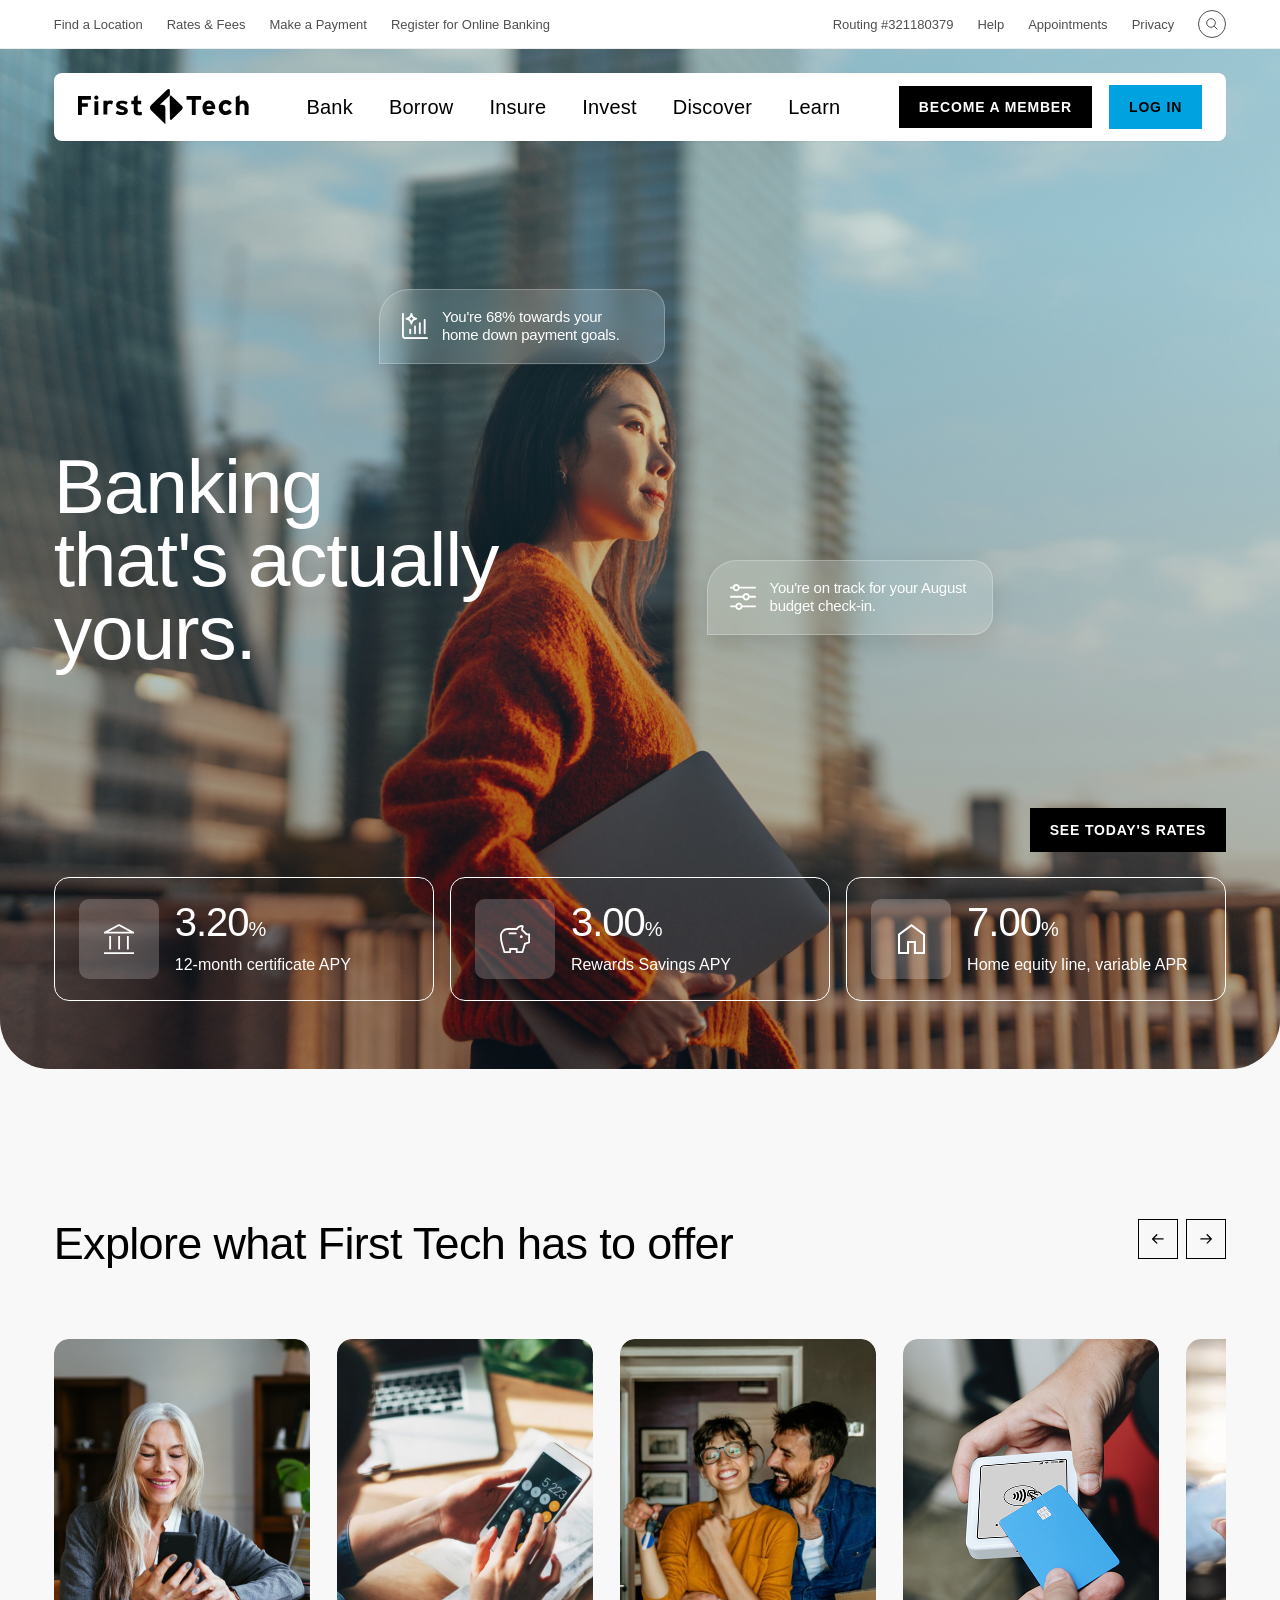
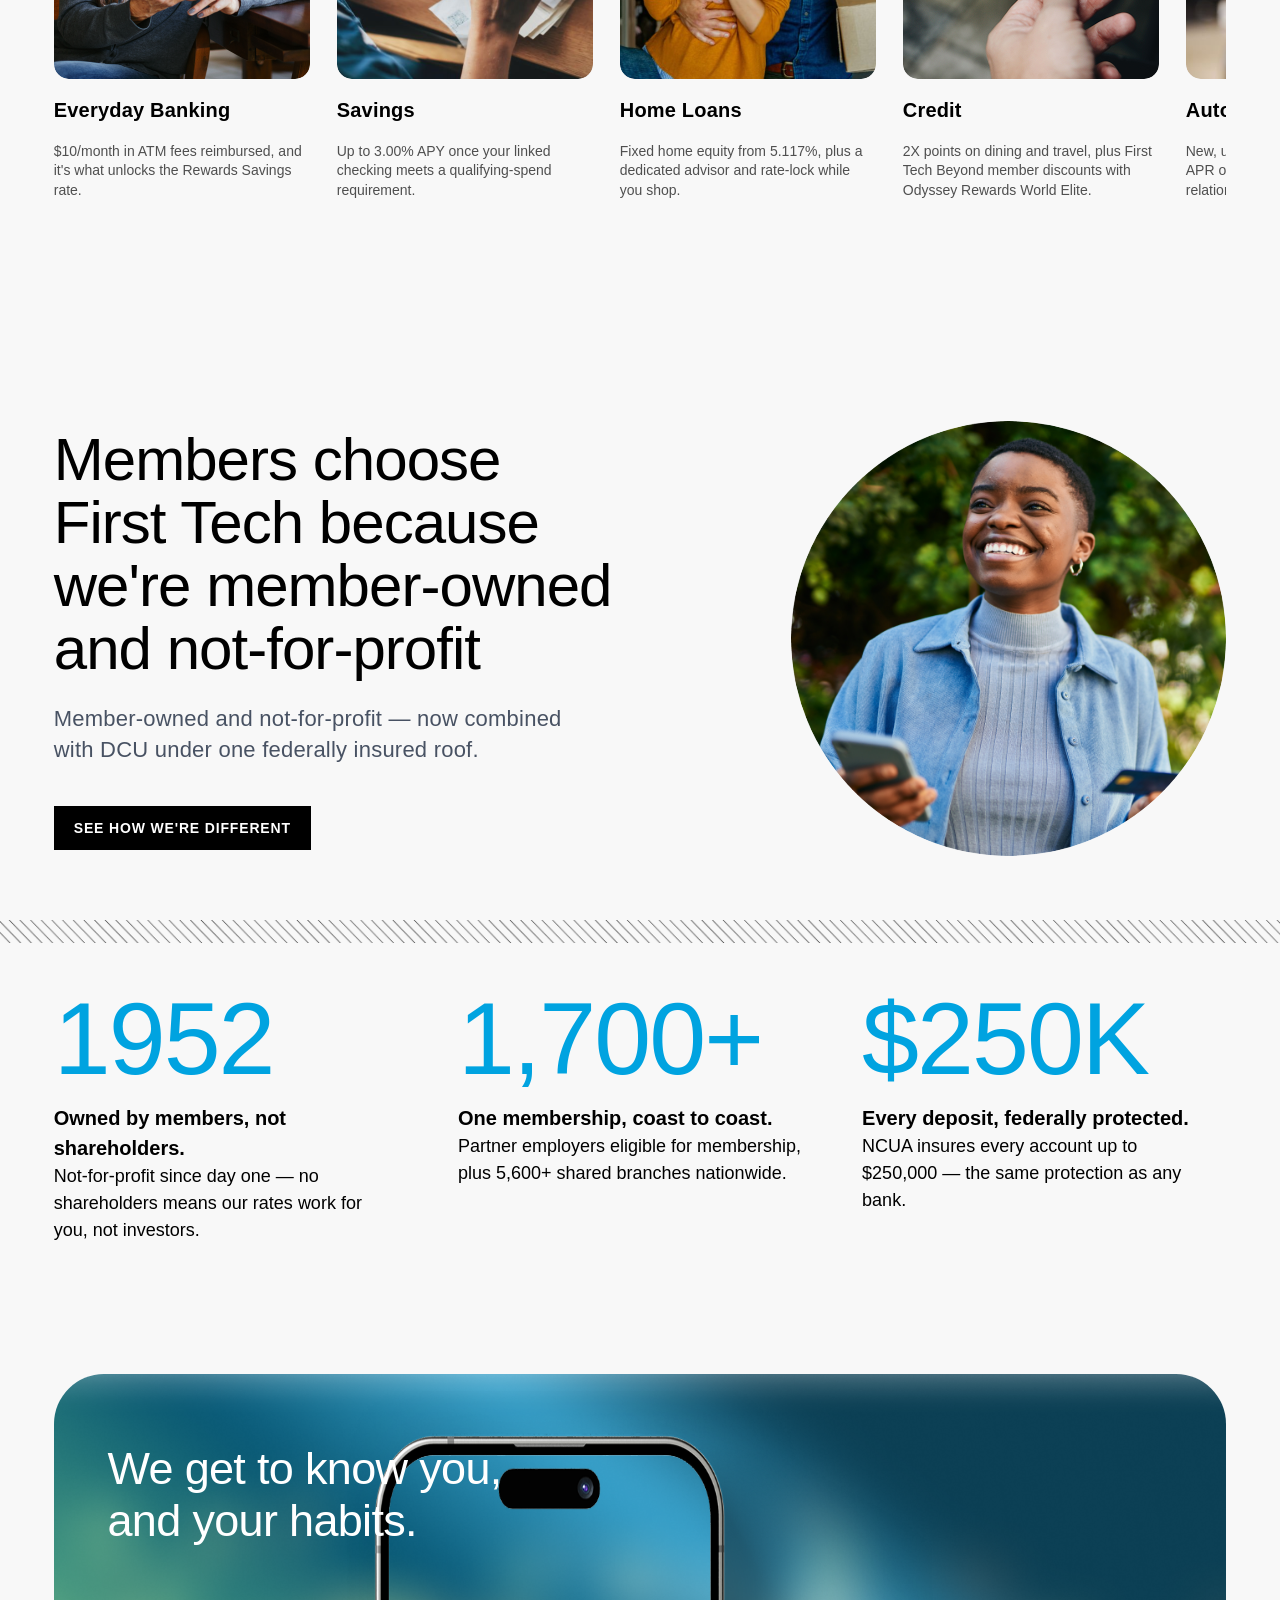
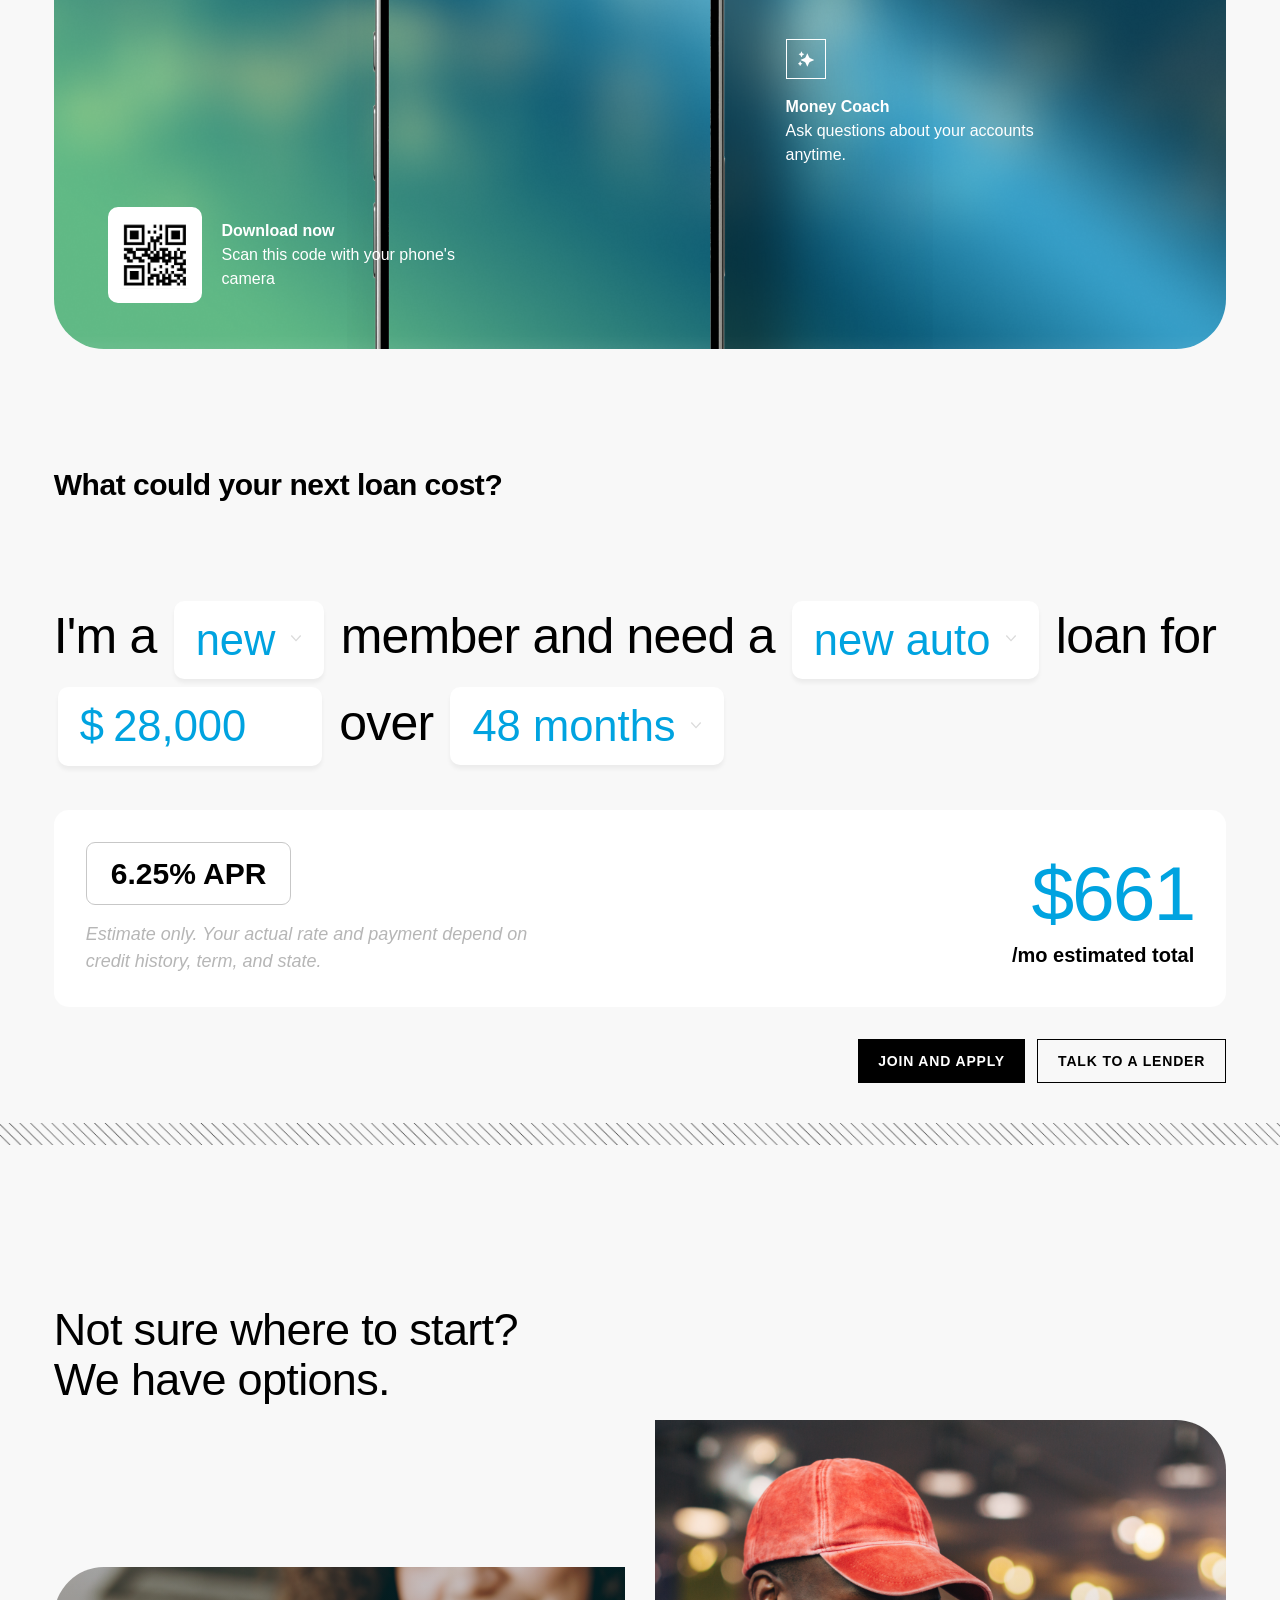
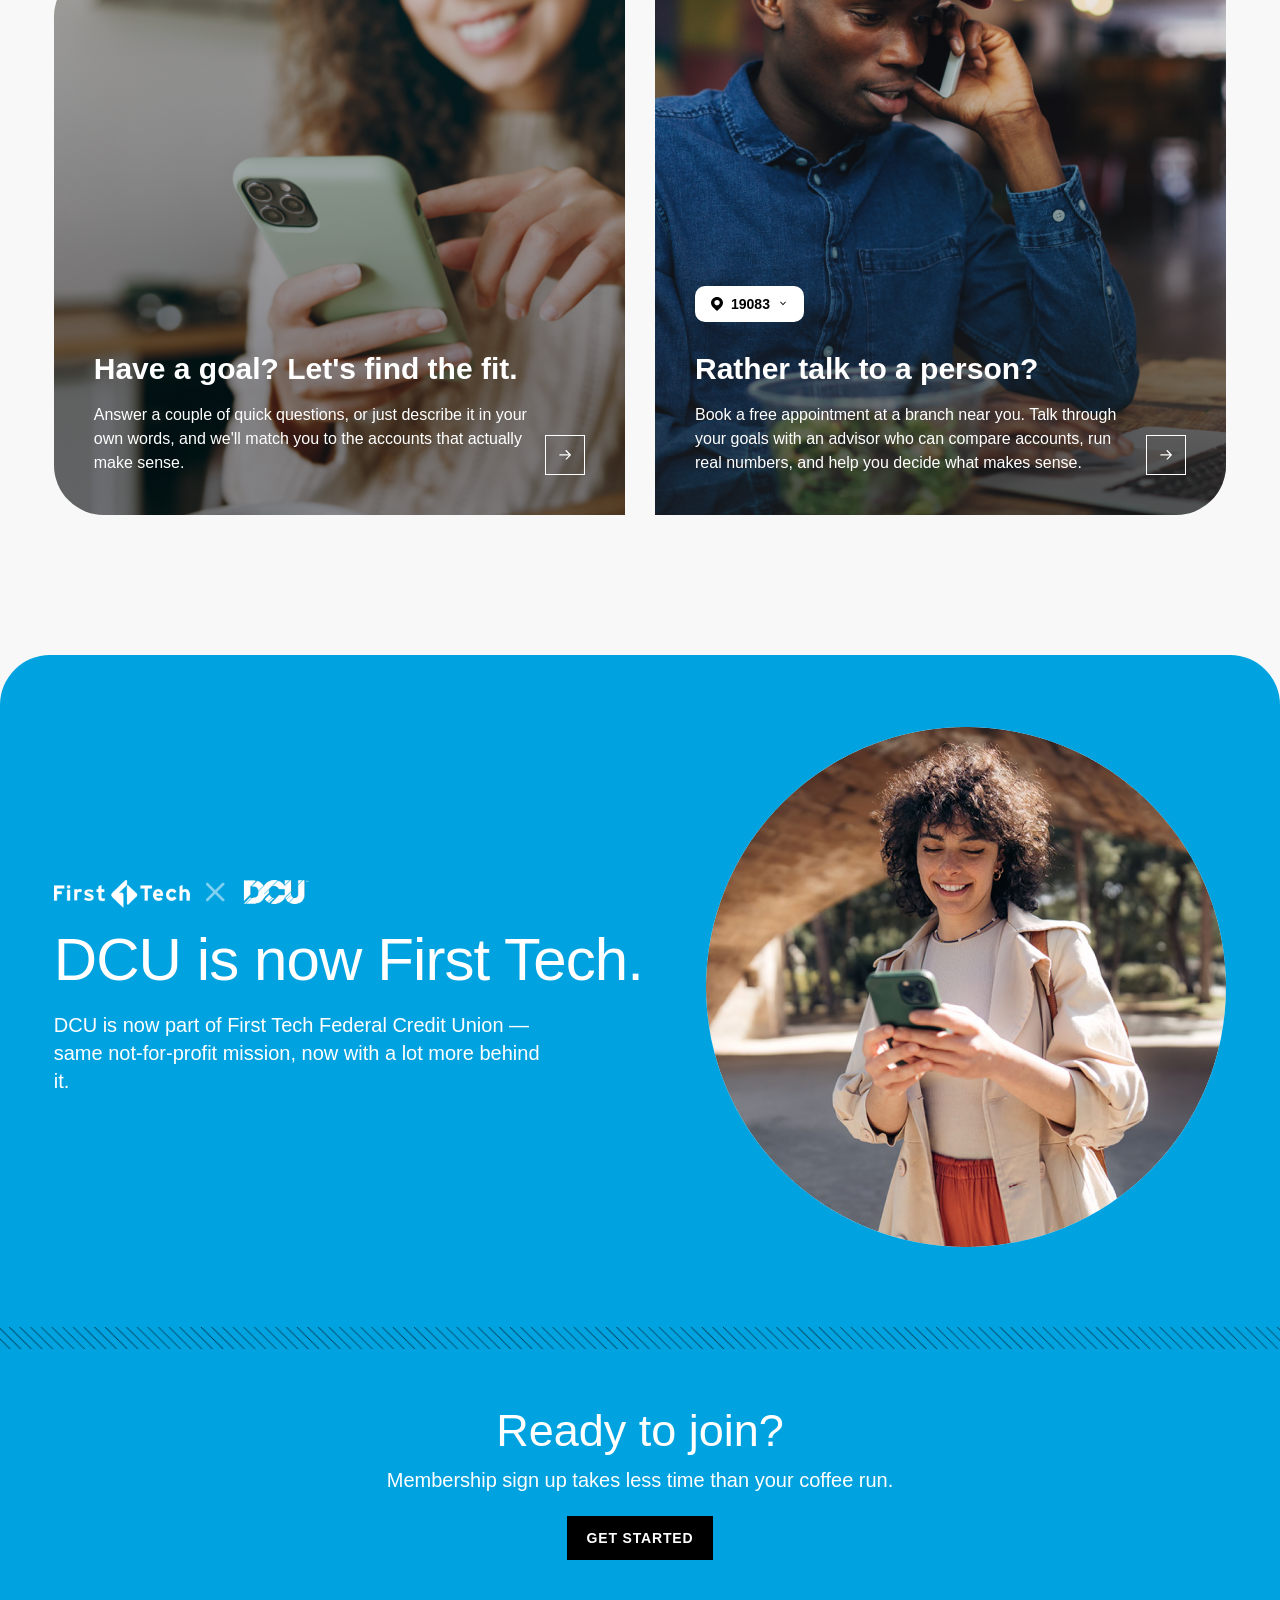
==== index.html @ 5f00b9ad "Initial commit: First Tech homepage prototype Static HTML/CSS/JS implementation of the First Tech Fe" ====
<!DOCTYPE html>
<html lang="en">
<head>
<meta charset="UTF-8">
<meta name="viewport" content="width=device-width, initial-scale=1.0">
<title>First Tech Federal Credit Union — Banking that's actually yours.</title>
<link rel="stylesheet" href="css/style.css">
</head>
<body>

<!-- Secondary utility nav -->
<div class="secondary-nav">
  <div class="secondary-nav__inner">
    <div class="secondary-nav__links secondary-nav__links--left">
      <a href="#">Find a Location</a>
      <a href="#">Rates &amp; Fees</a>
      <a href="#">Make a Payment</a>
      <a href="#">Register for Online Banking</a>
    </div>
    <div class="secondary-nav__links secondary-nav__links--right">
      <span>Routing #321180379</span>
      <a href="#">Help</a>
      <a href="#">Appointments</a>
      <a href="#">Privacy</a>
      <button class="search-btn" aria-label="Search">
        <svg width="12" height="12" viewBox="0 0 12 12" fill="none" aria-hidden="true"><circle cx="5" cy="5" r="4.3" stroke="currentColor" stroke-width="1"/><line x1="8.2" y1="8.2" x2="11.5" y2="11.5" stroke="currentColor" stroke-width="1"/></svg>
      </button>
    </div>
  </div>
</div>

<!-- Sticky primary nav -->
<div class="navbar-sticky">
  <nav class="navbar">
    <a href="#" class="navbar__logo">
      <img src="_images/icons/firsttechlogo.svg" alt="First Tech">
    </a>
    <button class="navbar__toggle" aria-label="Toggle menu" aria-expanded="false">
      <span></span><span></span><span></span>
    </button>
    <div class="navbar__links">
      <a href="#">Bank</a>
      <a href="#">Borrow</a>
      <a href="#">Insure</a>
      <a href="#">Invest</a>
      <a href="#">Discover</a>
      <a href="#">Learn</a>
    </div>
    <div class="navbar__buttons">
      <a href="#" class="btn btn--dark btn--bordered">Become a member</a>
      <a href="#" class="btn btn--accent">Log in</a>
    </div>
  </nav>
</div>

<!-- Hero -->
<header class="hero">
  <div class="hero__bg">
    <img src="_images/images/GettyImages-2133181950.jpg" alt="" class="hero__bg-img">
    <div class="hero__gradient"></div>
  </div>

  <div class="hero__content">
    <h1 class="hero__headline">Banking<br>that's actually yours.</h1>
  </div>

  <div class="hero__blurb hero__blurb--1">
    <img src="_images/icons/goals.png" alt="" class="hero__blurb-icon">
    <p>You're 68% towards your home down payment goals.</p>
  </div>
  <div class="hero__blurb hero__blurb--2">
    <img src="_images/icons/budget.svg" alt="" class="hero__blurb-icon">
    <p>You're on track for your August budget check-in.</p>
  </div>

  <a href="#" class="btn btn--dark hero__cta">See today's rates</a>

  <div class="hero__stats">
    <div class="stat-card">
      <div class="stat-card__icon"><img src="_images/icons/account_balance.svg" alt=""></div>
      <div class="stat-card__text">
        <div class="stat-card__value"><span class="stat-card__number">3.20</span><span class="stat-card__percent">%</span></div>
        <p class="stat-card__label">12-month certificate APY</p>
      </div>
    </div>
    <div class="stat-card">
      <div class="stat-card__icon"><img src="_images/icons/savings.svg" alt=""></div>
      <div class="stat-card__text">
        <div class="stat-card__value"><span class="stat-card__number">3.00</span><span class="stat-card__percent">%</span></div>
        <p class="stat-card__label">Rewards Savings APY</p>
      </div>
    </div>
    <div class="stat-card">
      <div class="stat-card__icon"><img src="_images/icons/home.svg" alt=""></div>
      <div class="stat-card__text">
        <div class="stat-card__value"><span class="stat-card__number">7.00</span><span class="stat-card__percent">%</span></div>
        <p class="stat-card__label">Home equity line, variable APR</p>
      </div>
    </div>
  </div>
</header>

<main>

  <!-- Explore carousel -->
  <section class="section explore">
    <div class="section__header">
      <h2>Explore what First Tech has to offer</h2>
      <div class="carousel-nav">
        <button class="carousel-arrow" data-dir="-1" aria-label="Previous">
          <img src="_images/icons/Arrow.svg" alt="" class="carousel-arrow__icon carousel-arrow__icon--left">
        </button>
        <button class="carousel-arrow" data-dir="1" aria-label="Next">
          <img src="_images/icons/Arrow.svg" alt="" class="carousel-arrow__icon carousel-arrow__icon--right">
        </button>
      </div>
    </div>

    <div class="role-cards" id="roleCards">
      <article class="role-card">
        <div class="role-card__img"><img src="_images/carousel/everyday banking.png" alt="Everyday Banking"></div>
        <h3>Everyday Banking</h3>
        <p>$10/month in ATM fees reimbursed, and it's what unlocks the Rewards Savings rate.</p>
      </article>
      <article class="role-card">
        <div class="role-card__img"><img src="_images/carousel/savings.png" alt="Savings"></div>
        <h3>Savings</h3>
        <p>Up to 3.00% APY once your linked checking meets a qualifying-spend requirement.</p>
      </article>
      <article class="role-card">
        <div class="role-card__img"><img src="_images/carousel/home loan.png" alt="Home Loans"></div>
        <h3>Home Loans</h3>
        <p>Fixed home equity from 5.117%, plus a dedicated advisor and rate-lock while you shop.</p>
      </article>
      <article class="role-card">
        <div class="role-card__img"><img src="_images/carousel/credit.png" alt="Credit"></div>
        <h3>Credit</h3>
        <p>2X points on dining and travel, plus First Tech Beyond member discounts with Odyssey Rewards World Elite.</p>
      </article>
      <article class="role-card">
        <div class="role-card__img"><img src="_images/carousel/auto loans.png" alt="Auto Loans"></div>
        <h3>Auto Loans</h3>
        <p>New, used &amp; refinance rates from 6.25% APR on refinance, plus a 0.50% relationship discount.</p>
      </article>
      <article class="role-card">
        <div class="role-card__img"><img src="_images/carousel/certificate.jpg" alt="Certificates"></div>
        <h3>Certificates</h3>
        <p>Fixed rates from 2.86% to 3.44% APY depending on term — lock it in and forget it.</p>
      </article>
      <article class="role-card">
        <div class="role-card__img"><img src="_images/carousel/personal loan.jpg" alt="Personal Loan"></div>
        <h3>Personal Loan</h3>
        <p>Fixed rate from 6.99% APR, $500 to $50,000, with no prepayment penalty</p>
      </article>
      <article class="role-card">
        <div class="role-card__img"><img src="_images/carousel/easyvest.jpg" alt="EasyVest Growth Portfolio"></div>
        <h3>EasyVest Growth Portfolio</h3>
        <p>An advisor built into your membership — or talk to a human advisor at Addison Avenue.</p>
      </article>
      <article class="role-card">
        <div class="role-card__img"><img src="_images/carousel/business banking.jpg" alt="Business Banking"></div>
        <h3>Business Banking</h3>
        <p>Rewards on everyday business spend, plus discounts on Microsoft 365 and QuickBooks.</p>
      </article>
    </div>
  </section>

  <!-- Why members choose First Tech -->
  <section class="section why-us">
    <div class="why-us__top">
      <div class="why-us__left">
        <h2>Members choose<br>First Tech because we're member-owned and not-for-profit</h2>
        <p class="why-us__subcopy">Member-owned and not-for-profit — now combined with DCU under one federally insured roof.</p>
        <a href="#" class="btn btn--dark">See how we're different</a>
      </div>
      <div class="why-us__portrait">
        <img src="_images/figma-export/member-portrait.png" alt="First Tech member">
      </div>
    </div>

    <div class="why-us__lines"><img src="_images/Lines - Small.png" alt=""></div>

    <div class="stats-row">
      <div class="stat">
        <p class="stat__number">1952</p>
        <p class="stat__text"><strong>Owned by members, not shareholders.</strong><br>Not-for-profit since day one — no shareholders means our rates work for you, not investors.</p>
      </div>
      <div class="stat">
        <p class="stat__number">1,700+</p>
        <p class="stat__text"><strong>One membership, coast to coast.</strong><br>Partner employers eligible for membership, plus 5,600+ shared branches nationwide.</p>
      </div>
      <div class="stat">
        <p class="stat__number">$250K</p>
        <p class="stat__text"><strong>Every deposit, federally protected.</strong><br>NCUA insures every account up to $250,000 — the same protection as any bank.</p>
      </div>
    </div>
  </section>

  <!-- App callout -->
  <section class="section app-callout">
    <div class="app-callout__phone">
      <img src="_images/phonemockup.png" alt="First Tech mobile app">
    </div>

    <div class="app-callout__headline">
      <h2>We get to know you, and your habits.</h2>
    </div>

    <div class="app-callout__moneycoach">
      <div class="app-callout__moneycoach-icon"><img src="_images/icons/aistars.svg" alt=""></div>
      <p><strong>Money Coach</strong><br>Ask questions about your accounts anytime.</p>
    </div>

    <div class="app-callout__qr">
      <div class="qr-block__code"><img src="_images/icons/qrcode.png" alt="QR code to download the app"></div>
      <p><strong>Download now</strong><br>Scan this code with your phone's camera</p>
    </div>
  </section>

  <!-- Loan calculator -->
  <section class="section loan-calc">
    <h2 class="loan-calc__title">What could your next loan cost?</h2>
    <h3 class="loan-calc__sentence">
      I'm a
      <select id="memberType" class="pill-select">
        <option value="new">new</option>
        <option value="existing">existing</option>
      </select>
      member and need a
      <select id="loanType" class="pill-select">
        <option value="new-auto" data-rate="6.25">new auto</option>
        <option value="used-auto" data-rate="6.75">used auto</option>
        <option value="refinance" data-rate="6.00">refinance</option>
      </select>
      loan for
      <span class="pill-input">
        <span class="pill-input__prefix">$</span>
        <input type="text" id="loanAmount" value="28,000" inputmode="numeric">
      </span>
      over
      <select id="loanTerm" class="pill-select">
        <option value="36">36 months</option>
        <option value="48" selected>48 months</option>
        <option value="60">60 months</option>
        <option value="72">72 months</option>
      </select>
    </h3>

    <div class="loan-calc__card">
      <div class="loan-calc__rate">
        <div class="rate-box" id="rateBox">6.25% APR</div>
        <p class="loan-calc__disclaimer">Estimate only. Your actual rate and payment depend on credit history, term, and state.</p>
      </div>
      <div class="loan-calc__result">
        <p class="loan-calc__payment" id="paymentEstimate">$412</p>
        <p class="loan-calc__permo">/mo estimated total</p>
      </div>
    </div>

    <div class="loan-calc__actions">
      <a href="#" class="btn btn--dark">Join and apply</a>
      <a href="#" class="btn btn--outline-dark">Talk to a lender</a>
    </div>

    <div class="loan-calc__lines"><img src="_images/Lines - Small.png" alt=""></div>
  </section>

  <!-- Not sure where to start -->
  <section class="section find-fit">
    <div class="section__header">
      <h2>Not sure where to start?<br>We have options.</h2>
    </div>
    <div class="find-fit__panels">
      <div class="panel panel--left">
        <img src="_images/images/AdobeStock_653583830.jpeg" alt="" class="panel__bg">
        <div class="panel__gradient"></div>
        <div class="panel__content">
          <h3>Have a goal? Let's find the fit.</h3>
          <p>Answer a couple of quick questions, or just describe it in your own words, and we'll match you to the accounts that actually make sense.</p>
        </div>
        <button class="panel__arrow" aria-label="Explore goal finder">
          <img src="_images/icons/Arrow.svg" alt="" class="carousel-arrow__icon carousel-arrow__icon--right">
        </button>
      </div>
      <div class="panel panel--right">
        <img src="_images/images/AdobeStock_215904689.jpeg" alt="" class="panel__bg">
        <div class="panel__gradient panel__gradient--blue"></div>
        <div class="panel__content">
          <div class="location-bar">
            <img src="_images/icons/locationpin.svg" alt="">
            <span>19083</span>
            <svg width="10" height="6" viewBox="0 0 17 16" fill="none" class="location-bar__caret" aria-hidden="true"><path d="M8.5 11 1 3l1.4-1.4L8.5 8.2l6.1-6.6L16 3z" fill="black"/></svg>
          </div>
          <h3>Rather talk to a person?</h3>
          <p>Book a free appointment at a branch near you. Talk through your goals with an advisor who can compare accounts, run real numbers, and help you decide what makes sense.</p>
        </div>
        <button class="panel__arrow" aria-label="Find a branch">
          <img src="_images/icons/Arrow.svg" alt="" class="carousel-arrow__icon carousel-arrow__icon--right">
        </button>
      </div>
    </div>
  </section>

  <!-- DCU / Ready to join -->
  <section class="section dcu-banner">
    <div class="dcu-banner__top">
      <div class="dcu-banner__copy">
        <div class="dcu-banner__lockup">
          <img src="_images/logo lockup.png" alt="First Tech and DCU">
        </div>
        <h2>DCU is now First Tech.</h2>
        <p>DCU is now part of First Tech Federal Credit Union — same not-for-profit mission, now with a lot more behind it.</p>
      </div>
      <div class="dcu-banner__portrait">
        <img src="_images/figma-export/dcu-portrait.png" alt="First Tech member">
      </div>
    </div>
    <div class="dcu-banner__lines"><img src="_images/Lines - Small.png" alt=""></div>
    <div class="dcu-banner__cta">
      <h2>Ready to join?</h2>
      <p>Membership sign up takes less time than your coffee run.</p>
      <a href="#" class="btn btn--dark">Get started</a>
    </div>
  </section>

</main>

<script src="js/script.js"></script>
</body>
</html>
---- css/style.css ----
:root {
  --white: #FFFFFF;
  --black: #000000;
  --blue: #00A3E0;
  --grey-dark: #4F4F4F;
  --grey-light: #EDEDED;
  --grey-bg: #F8F8F8;
  --font-main: 'Proxima Nova', -apple-system, BlinkMacSystemFont, 'Helvetica Neue', Helvetica, Arial, sans-serif;
  --container-x: clamp(20px, 4.2vw, 63px);
}

* { box-sizing: border-box; }

html { scroll-behavior: smooth; }

body {
  margin: 0;
  font-family: var(--font-main);
  color: var(--black);
  background: var(--grey-bg);
  -webkit-font-smoothing: antialiased;
}

img { max-width: 100%; display: block; }

h1, h2, h3, p { margin: 0; }

a { text-decoration: none; color: inherit; }

button { font-family: inherit; cursor: pointer; border: none; background: none; }

/* -------------------- Buttons -------------------- */
.btn {
  display: inline-flex;
  align-items: center;
  justify-content: center;
  height: 44px;
  padding: 0 20px;
  font-size: 14px;
  font-weight: 600;
  letter-spacing: 0.06em;
  text-transform: uppercase;
  white-space: nowrap;
}
.btn--dark { background: var(--black); color: var(--white); }
.btn--dark:hover { background: #222; }
.btn--outline-dark { background: transparent; border: 1px solid var(--black); color: var(--black); }
.btn--outline-dark:hover { background: var(--black); color: var(--white); }
.btn--accent { background: var(--blue); color: var(--black); }

/* -------------------- Secondary nav -------------------- */
.secondary-nav {
  background: var(--white);
  border-bottom: 1px solid var(--grey-light);
  padding: 10px var(--container-x);
  position: relative;
  z-index: 30;
}
.secondary-nav__inner {
  display: flex;
  align-items: center;
  justify-content: space-between;
  gap: 24px;
  flex-wrap: wrap;
}
.secondary-nav__links {
  display: flex;
  align-items: center;
  gap: 24px;
  color: var(--grey-dark);
  font-size: 13px;
  flex-wrap: wrap;
}
.secondary-nav__links a { color: var(--grey-dark); }
.secondary-nav__links a:hover { color: var(--black); }
.search-btn {
  width: 28px;
  height: 28px;
  border-radius: 999px;
  border: 1px solid var(--grey-dark);
  display: flex;
  align-items: center;
  justify-content: center;
  color: var(--grey-dark);
  flex-shrink: 0;
}

@media (max-width: 900px) {
  .secondary-nav__links--left { display: none; }
}

/* -------------------- Sticky primary nav -------------------- */
.navbar-sticky {
  position: sticky;
  top: 20px;
  z-index: 100;
  padding: 24px var(--container-x) 0;
  margin-bottom: -92px; /* pulls the hero up underneath so the pill overlaps the hero image */
}
.navbar {
  position: relative;
  background: var(--white);
  border-radius: 8px;
  display: flex;
  align-items: center;
  justify-content: space-between;
  padding: 12px 24px;
  gap: 16px;
  flex-wrap: wrap;
  box-shadow: 0 1px 2px rgba(0,0,0,0.04);
}
.navbar__logo img { height: 36px; }
.navbar__toggle { display: none; flex-direction: column; gap: 4px; width: 26px; }
.navbar__toggle span { height: 2px; background: var(--black); display: block; }
.navbar__links {
  display: flex;
  gap: 36px;
  font-size: 20px;
  letter-spacing: 0.01em;
}
.navbar__links a:hover { color: var(--blue); }
.navbar__buttons { display: flex; gap: 16px; }
.navbar__buttons .btn { height: 44px; font-size: 14px; }
.btn--bordered { border: 0.5px solid var(--white); }

@media (max-width: 860px) {
  .navbar__toggle { display: flex; }
  .navbar__links, .navbar__buttons { display: none; width: 100%; }
  .navbar.is-open .navbar__links,
  .navbar.is-open .navbar__buttons {
    display: flex;
    flex-direction: column;
    align-items: flex-start;
    padding-top: 12px;
  }
  .navbar.is-open .navbar__buttons { flex-direction: row; }
}

/* -------------------- Hero -------------------- */
.hero {
  position: relative;
  min-height: 1020px;
}
.hero__bg {
  position: absolute;
  inset: 0;
  z-index: 0;
  overflow: hidden;
  border-radius: 0 0 50px 50px;
}
.hero__bg-img { width: 100%; height: 100%; object-fit: cover; object-position: 60% center; }
.hero__gradient {
  position: absolute; inset: 0;
  background: linear-gradient(185.31deg, rgba(52,186,207,0.216) 17.12%, rgba(6,33,44,0.36) 83.33%);
}

.hero__content {
  position: absolute;
  z-index: 5;
  left: var(--container-x);
  top: 50%;
  transform: translateY(-50%);
  color: var(--white);
  max-width: 496px;
}
.hero__headline {
  font-weight: 300;
  font-size: clamp(40px, 6vw, 80px);
  line-height: 0.95;
  letter-spacing: -0.016em;
}

/* Floating insight bubbles over the hero photo */
.hero__blurb {
  position: absolute;
  z-index: 4;
  display: flex;
  align-items: center;
  gap: 14px;
  max-width: 286px;
  padding: 18px 22px;
  background: rgba(217,217,217,0.2);
  backdrop-filter: blur(14px) saturate(140%);
  -webkit-backdrop-filter: blur(14px) saturate(140%);
  border: 1px solid rgba(255,255,255,0.25);
  box-shadow: 0 8px 24px rgba(0,0,0,0.12);
  border-radius: 30px 20px 20px 0px;
  color: var(--white);
}
.hero__blurb-icon { width: 26px; height: 26px; flex-shrink: 0; object-fit: contain; }
.hero__blurb p { font-size: 15px; line-height: 1.25; letter-spacing: -0.016em; }
.hero__blurb--1 { left: 29.6%; top: 23.5%; }
.hero__blurb--2 { left: 55.2%; top: 50.05%; }

.hero__cta {
  position: absolute;
  z-index: 5;
  right: var(--container-x);
  bottom: 217px; /* 25px above the stat-card row (68px offset + 124px card height + 25px gap) */
}

.hero__stats {
  position: absolute;
  z-index: 5;
  left: var(--container-x);
  right: var(--container-x);
  bottom: 68px;
  display: grid;
  grid-template-columns: repeat(auto-fit, minmax(260px, 1fr));
  gap: 16px;
}
.stat-card {
  border: 0.5px solid var(--white);
  border-radius: 15px;
  padding: 20px 24px;
  display: flex;
  align-items: center;
  gap: 16px;
  color: var(--white);
  min-height: 124px;
}
.stat-card__icon {
  width: 80px;
  height: 80px;
  flex-shrink: 0;
  background: rgba(255,255,255,0.2);
  border-radius: 10px;
  display: flex;
  align-items: center;
  justify-content: center;
}
.stat-card__icon img { width: 30px; height: 30px; object-fit: contain; filter: brightness(0) invert(1); }
.stat-card__text { display: flex; flex-direction: column; gap: 13px; min-width: 0; }
.stat-card__value { white-space: nowrap; }
.stat-card__number { font-size: 40px; font-weight: 400; letter-spacing: -1px; line-height: 1; }
.stat-card__percent { font-size: 20px; line-height: 1; }
.stat-card__label { font-weight: 300; font-size: 16px; line-height: 1.3; max-width: 285px; }

/* -------------------- Shared section layout -------------------- */
.section { padding: 80px var(--container-x); position: relative; }
.section__header {
  display: flex;
  align-items: flex-start;
  justify-content: space-between;
  gap: 24px;
  margin-bottom: 40px;
}
.section__header h2 {
  font-weight: 500;
  font-size: clamp(28px, 4vw, 45px);
  line-height: 1.1;
  letter-spacing: -0.015em;
  max-width: 680px;
}

/* -------------------- Explore carousel -------------------- */
.section.explore { padding-top: 150px; padding-bottom: 150px; }
.explore .section__header { margin-bottom: 70px; }

.carousel-nav { display: flex; gap: 8px; flex-shrink: 0; }
.carousel-arrow {
  width: 40px; height: 40px;
  border-radius: 0;
  border: 1px solid #000000;
  display: flex; align-items: center; justify-content: center;
}
.carousel-arrow:hover { background: var(--grey-light); }
.carousel-arrow__icon { width: 12px; transform: rotate(180deg); }
.carousel-arrow__icon--left { transform: rotate(0deg); }

.role-cards {
  display: flex;
  gap: 27px;
  overflow-x: auto;
  scroll-snap-type: x mandatory;
  padding-bottom: 8px;
  scrollbar-width: none;
}
.role-cards::-webkit-scrollbar { display: none; }
.role-card {
  flex: 0 0 256px;
  scroll-snap-align: start;
  display: flex;
  flex-direction: column;
  gap: 20px;
}
.role-card__img {
  height: 340px;
  border-radius: 15px;
  overflow: hidden;
  background: var(--grey-light);
}
.role-card__img img { width: 100%; height: 100%; object-fit: cover; }
.role-card h3 { font-weight: 600; font-size: 20px; letter-spacing: 0.01em; }
.role-card p { font-size: 14px; line-height: 1.4; color: var(--grey-dark); }

/* -------------------- Why us -------------------- */
.why-us { padding-top: 40px; padding-bottom: 130px; }
.why-us__top {
  display: flex;
  align-items: center;
  justify-content: space-between;
  gap: 40px;
  margin-bottom: 64px;
}
.why-us__left {
  display: flex;
  flex-direction: column;
  align-items: flex-start;
  gap: 24px;
  max-width: 588px;
}
.why-us__left h2 {
  font-weight: 500;
  font-size: clamp(32px, 5vw, 60px);
  line-height: 1.05;
  letter-spacing: -0.016em;
  color: var(--black);
}
.why-us__subcopy {
  font-weight: 400;
  font-size: 22px;
  line-height: 1.4;
  letter-spacing: 0.01em;
  color: #485263;
  max-width: 539px;
}
.why-us__left .btn { margin-top: 16px; }
.why-us__portrait {
  width: clamp(260px, 34vw, 520px);
  aspect-ratio: 1;
  border-radius: 50%;
  overflow: hidden;
  flex-shrink: 0;
}
.why-us__portrait img { width: 100%; height: 100%; object-fit: cover; }

.why-us__lines { margin: 0 calc(var(--container-x) * -1) 40px; mix-blend-mode: multiply; display: flex; justify-content: center; }
.why-us__lines img { width: auto; max-width: 100%; display: block; }

.stats-row {
  display: flex;
  gap: 40px;
  flex-wrap: wrap;
  justify-content: space-between;
}
.stat { flex: 1; min-width: 240px; max-width: 438px; padding-right: 20px; box-sizing: border-box; }
.stat__number {
  font-weight: 300;
  font-size: clamp(56px, 8vw, 104px);
  line-height: 1.1;
  color: var(--blue);
  letter-spacing: -2px;
  margin-bottom: 8px;
}
.stat__text { font-size: 18px; line-height: 1.5; color: var(--black); }
.stat__text strong { font-size: 20px; font-weight: 700; }

/* -------------------- App callout -------------------- */
.app-callout {
  background-image: url('../_images/appbg.png');
  background-size: cover;
  background-position: center;
  border-radius: 50px;
  margin: 0 var(--container-x);
  aspect-ratio: 1452 / 712;
  color: var(--white);
  overflow: hidden;
  position: relative;
  width: auto;
}
.app-callout__phone {
  position: absolute;
  z-index: 0;
  left: 50%;
  top: 3%;
  transform: translateX(-50%);
  height: 118%;
  pointer-events: none;
}
.app-callout__phone img { height: 100%; width: auto; display: block; }

.app-callout__headline {
  position: absolute;
  z-index: 1;
  left: var(--container-x);
  top: 12%;
  max-width: 420px;
}
.app-callout__headline h2 { font-weight: 400; font-size: clamp(26px, 4vw, 45px); line-height: 1.15; letter-spacing: -0.015em; }

.app-callout__moneycoach {
  position: absolute;
  z-index: 1;
  right: 12%;
  top: 46%;
  max-width: 300px;
}
.app-callout__moneycoach-icon {
  width: 40px;
  height: 40px;
  border: 1px solid var(--white);
  display: flex;
  align-items: center;
  justify-content: center;
  margin-bottom: 16px;
}
.app-callout__moneycoach-icon img { width: 16px; height: 16px; }
.app-callout__moneycoach p, .app-callout__qr p { font-size: 16px; line-height: 1.5; }

.app-callout__qr {
  position: absolute;
  z-index: 1;
  left: var(--container-x);
  bottom: 8%;
  display: flex;
  align-items: center;
  gap: 20px;
  max-width: 360px;
}
.qr-block__code {
  width: 94px; height: 96px;
  border: 4px solid var(--white);
  border-radius: 10px;
  overflow: hidden;
  background: var(--white);
  flex-shrink: 0;
}
.qr-block__code img { width: 100%; height: 100%; object-fit: cover; }

/* -------------------- Loan calculator -------------------- */
.section.loan-calc { padding-top: 120px; }
.loan-calc__title {
  font-weight: 600;
  font-size: 30px;
  line-height: 1.05;
  letter-spacing: -0.016em;
  color: var(--black);
  margin-bottom: 96px;
}
.loan-calc__sentence {
  font-weight: 500;
  font-size: clamp(26px, 4vw, 50px);
  line-height: 1.55;
  letter-spacing: -0.016em;
  margin-bottom: 40px;
}
.pill-select, .pill-input {
  display: inline-flex;
  align-items: center;
  gap: 8px;
  background: var(--white);
  color: var(--blue);
  border-radius: 10px;
  font-family: inherit;
  font-weight: 500;
  font-size: clamp(22px, 3.4vw, 50px);
  border: none;
  box-shadow: 0 4px 4px rgba(0,0,0,0.05);
  vertical-align: middle;
  margin: 4px 4px;
  width: max-content;
}
.pill-select {
  appearance: none;
  -webkit-appearance: none;
  background-image: url("data:image/svg+xml,%3Csvg xmlns='http://www.w3.org/2000/svg' width='16' height='11' viewBox='0 0 17 16' fill='%23DBDBDB'%3E%3Cpath d='M8.5 11 1 3l1.4-1.4L8.5 8.2l6.1-6.6L16 3z'/%3E%3C/svg%3E");
  background-repeat: no-repeat;
  background-position: right 20px center;
  background-size: 16px;
  padding: 15px 48px 15px 22px;
  cursor: pointer;
}
.pill-input { padding: 6px 22px; }
.pill-select option { color: var(--black); font-size: 16px; }
.pill-input__prefix { color: var(--blue); opacity: 1; }
.pill-input input {
  background: transparent;
  border: none;
  color: var(--blue);
  font-family: inherit;
  font-weight: 500;
  font-size: inherit;
  outline: none;
}

.loan-calc__card {
  background: var(--white);
  border-radius: 15px;
  padding: 32px;
  display: flex;
  align-items: center;
  justify-content: space-between;
  gap: 32px;
  flex-wrap: wrap;
}
.loan-calc__rate { max-width: 460px; }
.rate-box {
  display: inline-flex;
  align-items: center;
  justify-content: center;
  background: var(--white);
  border: 1px solid #c7c7c7;
  border-radius: 9px;
  padding: 14px 24px;
  font-weight: 600;
  font-size: 30px;
  line-height: 1.1;
  margin-bottom: 16px;
}
.loan-calc__disclaimer { font-style: italic; font-weight: 400; color: #B6B6B6; font-size: 18px; line-height: 1.5; }
.loan-calc__result { text-align: right; }
.loan-calc__payment { font-weight: 300; font-size: clamp(44px, 6vw, 80px); color: var(--blue); letter-spacing: -2px; line-height: 1.1; }
.loan-calc__permo { font-weight: 600; font-size: 20px; line-height: 1.1; color: var(--black); margin-top: 8px; }

.loan-calc__actions { display: flex; justify-content: flex-end; gap: 12px; margin-top: 32px; }

.loan-calc__lines { margin: 40px calc(var(--container-x) * -1) 0; mix-blend-mode: multiply; display: flex; justify-content: center; }
.loan-calc__lines img { width: auto; max-width: 100%; display: block; }

/* -------------------- Find your fit -------------------- */
.section.find-fit { padding-bottom: 140px; }
.find-fit .section__header { max-width: calc(50% - 15px); margin-bottom: 16px; }
.find-fit__panels { display: flex; align-items: flex-end; gap: 30px; flex-wrap: wrap; }
@media (max-width: 760px) {
  .find-fit .section__header { max-width: 100%; }
}
.panel {
  position: relative;
  flex: 1 1 400px;
  overflow: hidden;
  display: flex;
  align-items: flex-end;
  color: var(--white);
  padding: 40px;
}
.panel--left { border-radius: 50px 0 0 50px; aspect-ratio: 678 / 651; }
.panel--right { border-radius: 0 50px 50px 0; aspect-ratio: 678 / 825; }
@media (max-width: 760px) {
  .panel--left, .panel--right { border-radius: 30px; aspect-ratio: auto; min-height: 480px; }
}
.panel__bg { position: absolute; inset: 0; width: 100%; height: 100%; object-fit: cover; z-index: 0; }
.panel__gradient {
  position: absolute; inset: 0; z-index: 1;
  background: linear-gradient(180deg, rgba(47,106,135,0.08) 0%, rgba(3,3,8,0.4) 75.91%);
}
.panel__gradient--blue {
  background: linear-gradient(180deg, rgba(0,154,218,0) 16.3%, rgba(26,26,26,0.7) 95.75%);
}
.panel__content { position: relative; z-index: 2; max-width: 440px; display: flex; flex-direction: column; gap: 12px; }
.panel__content h3 { font-weight: 600; font-size: clamp(24px, 3vw, 30px); line-height: 1.5; }
.panel__content p { font-size: 16px; line-height: 1.5; }
.panel__arrow {
  position: absolute;
  bottom: 40px;
  right: 40px;
  z-index: 2;
  width: 40px; height: 40px;
  border-radius: 0;
  border: 1px solid var(--white);
  display: flex; align-items: center; justify-content: center;
}
.panel__arrow img { width: 12px; filter: brightness(0) invert(1); transform: rotate(180deg); }
.location-bar {
  margin-bottom: 12px;
  display: inline-flex;
  align-items: center;
  gap: 8px;
  background: var(--white);
  color: var(--black);
  border-radius: 10px;
  padding: 10px 16px;
  width: fit-content;
  font-weight: 600;
  font-size: 14px;
}
.location-bar img { width: 12px; }
.location-bar__caret { width: 10px; height: 6px; }

/* -------------------- DCU banner -------------------- */
.dcu-banner {
  background: var(--blue);
  border-radius: 50px 50px 0 0;
  color: var(--white);
  padding-top: 72px;
  overflow: hidden;
}
.dcu-banner__lines { margin: 0 calc(var(--container-x) * -1) 56px; mix-blend-mode: multiply; display: flex; justify-content: center; }
.dcu-banner__lines img { width: auto; max-width: 100%; display: block; }
.dcu-banner__top {
  display: flex;
  align-items: center;
  justify-content: space-between;
  gap: 40px;
  margin-bottom: 80px;
  flex-wrap: wrap;
}
.dcu-banner__copy { max-width: 590px; display: flex; flex-direction: column; gap: 20px; }
.dcu-banner__lockup img { height: 28px; width: auto; }
.dcu-banner__copy h2 { font-weight: 500; font-size: clamp(32px, 5vw, 60px); line-height: 1.05; letter-spacing: -0.015em; }
.dcu-banner__copy p { font-size: 20px; line-height: 1.4; max-width: 500px; }
.dcu-banner__portrait {
  width: 520px;
  max-width: 100%;
  aspect-ratio: 1;
  border-radius: 50%;
  overflow: hidden;
  flex-shrink: 0;
}
.dcu-banner__portrait img { width: 100%; height: 100%; object-fit: cover; }
.dcu-banner__cta { text-align: center; display: flex; flex-direction: column; align-items: center; gap: 12px; padding-bottom: 72px; }
.dcu-banner__cta h2 { font-weight: 500; font-size: clamp(28px, 4vw, 45px); }
.dcu-banner__cta p { font-size: 20px; margin-bottom: 12px; }

@media (max-width: 640px) {
  .why-us__top, .dcu-banner__top { flex-direction: column; align-items: flex-start; }
  .stats-row { justify-content: flex-start; }
}

@media (max-width: 900px) {
  .hero { min-height: 0; padding: 110px var(--container-x) 40px; display: flex; flex-direction: column; gap: 32px; }
  .hero__content { position: relative; left: auto; top: auto; transform: none; max-width: 100%; }
  .hero__stats { position: relative; left: auto; right: auto; bottom: auto; }
  .hero__blurb { display: none; }
  .hero__cta { position: relative; right: auto; top: auto; }
}
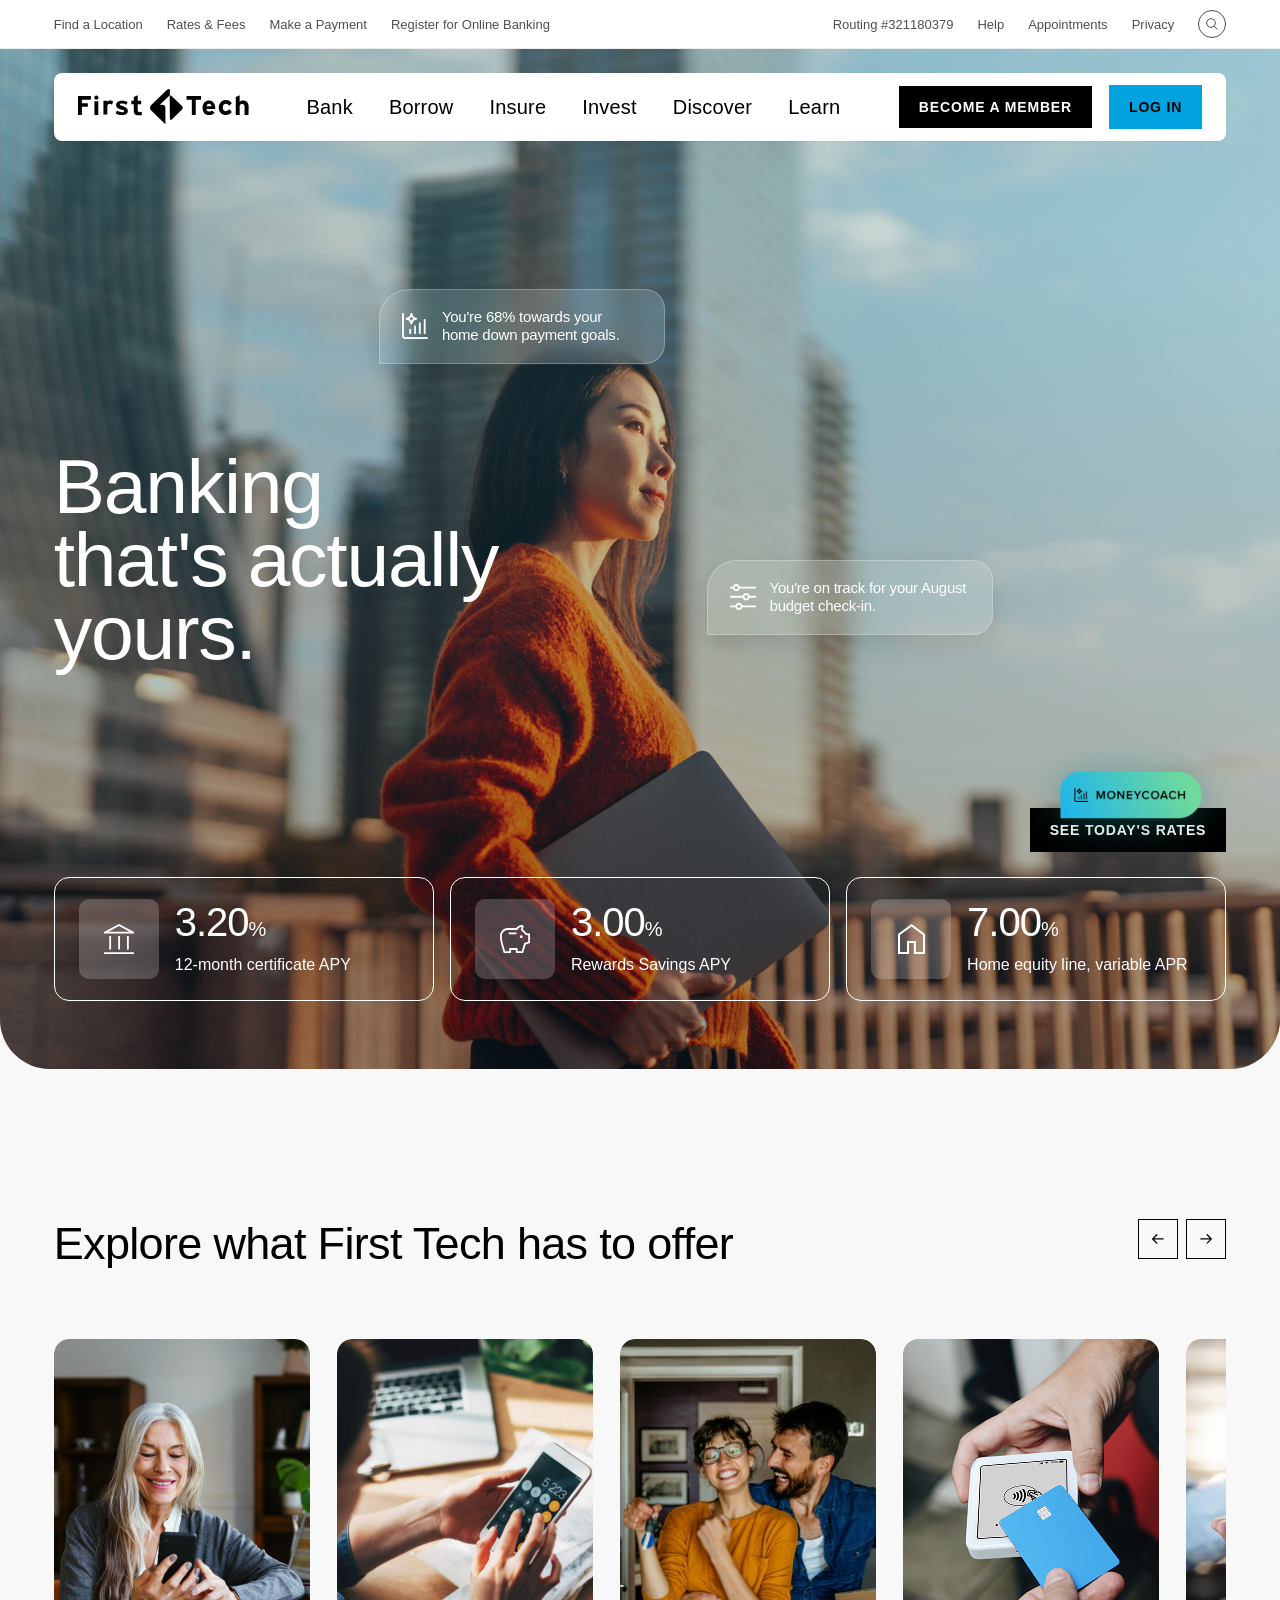
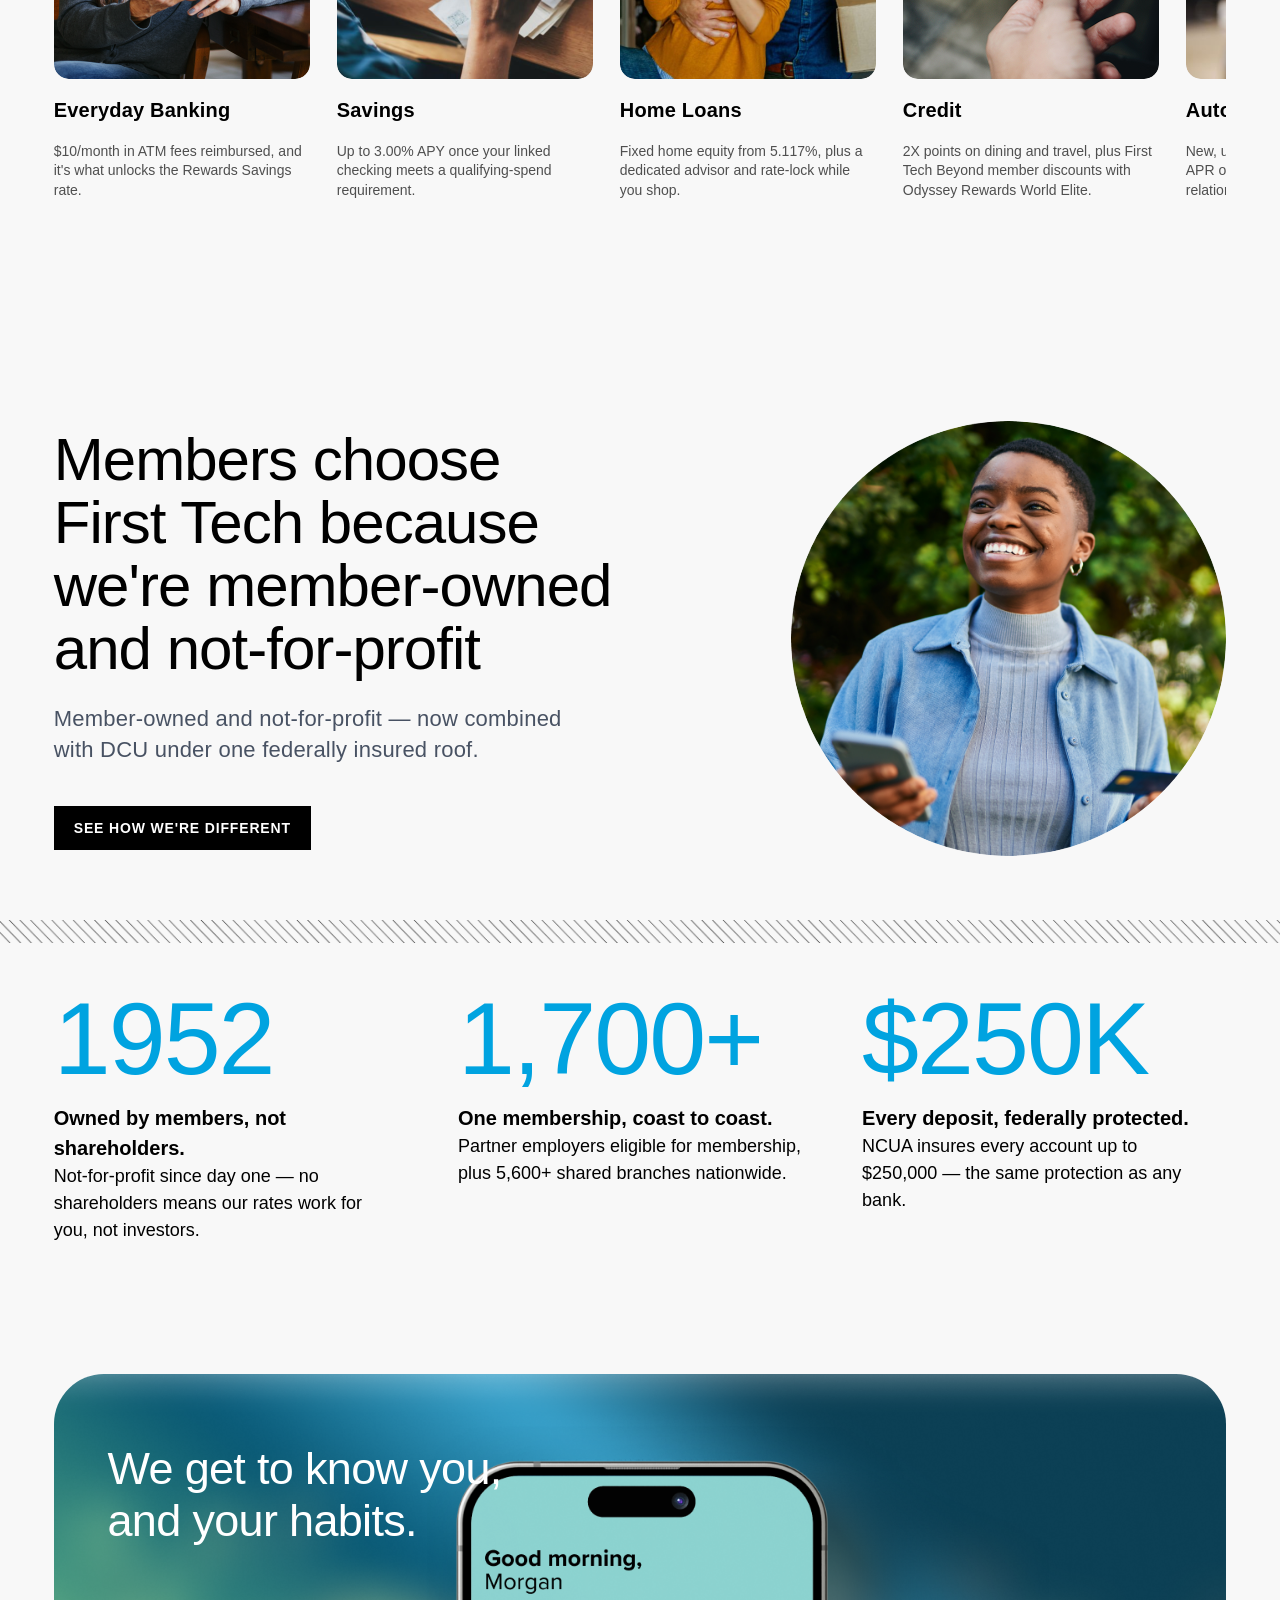
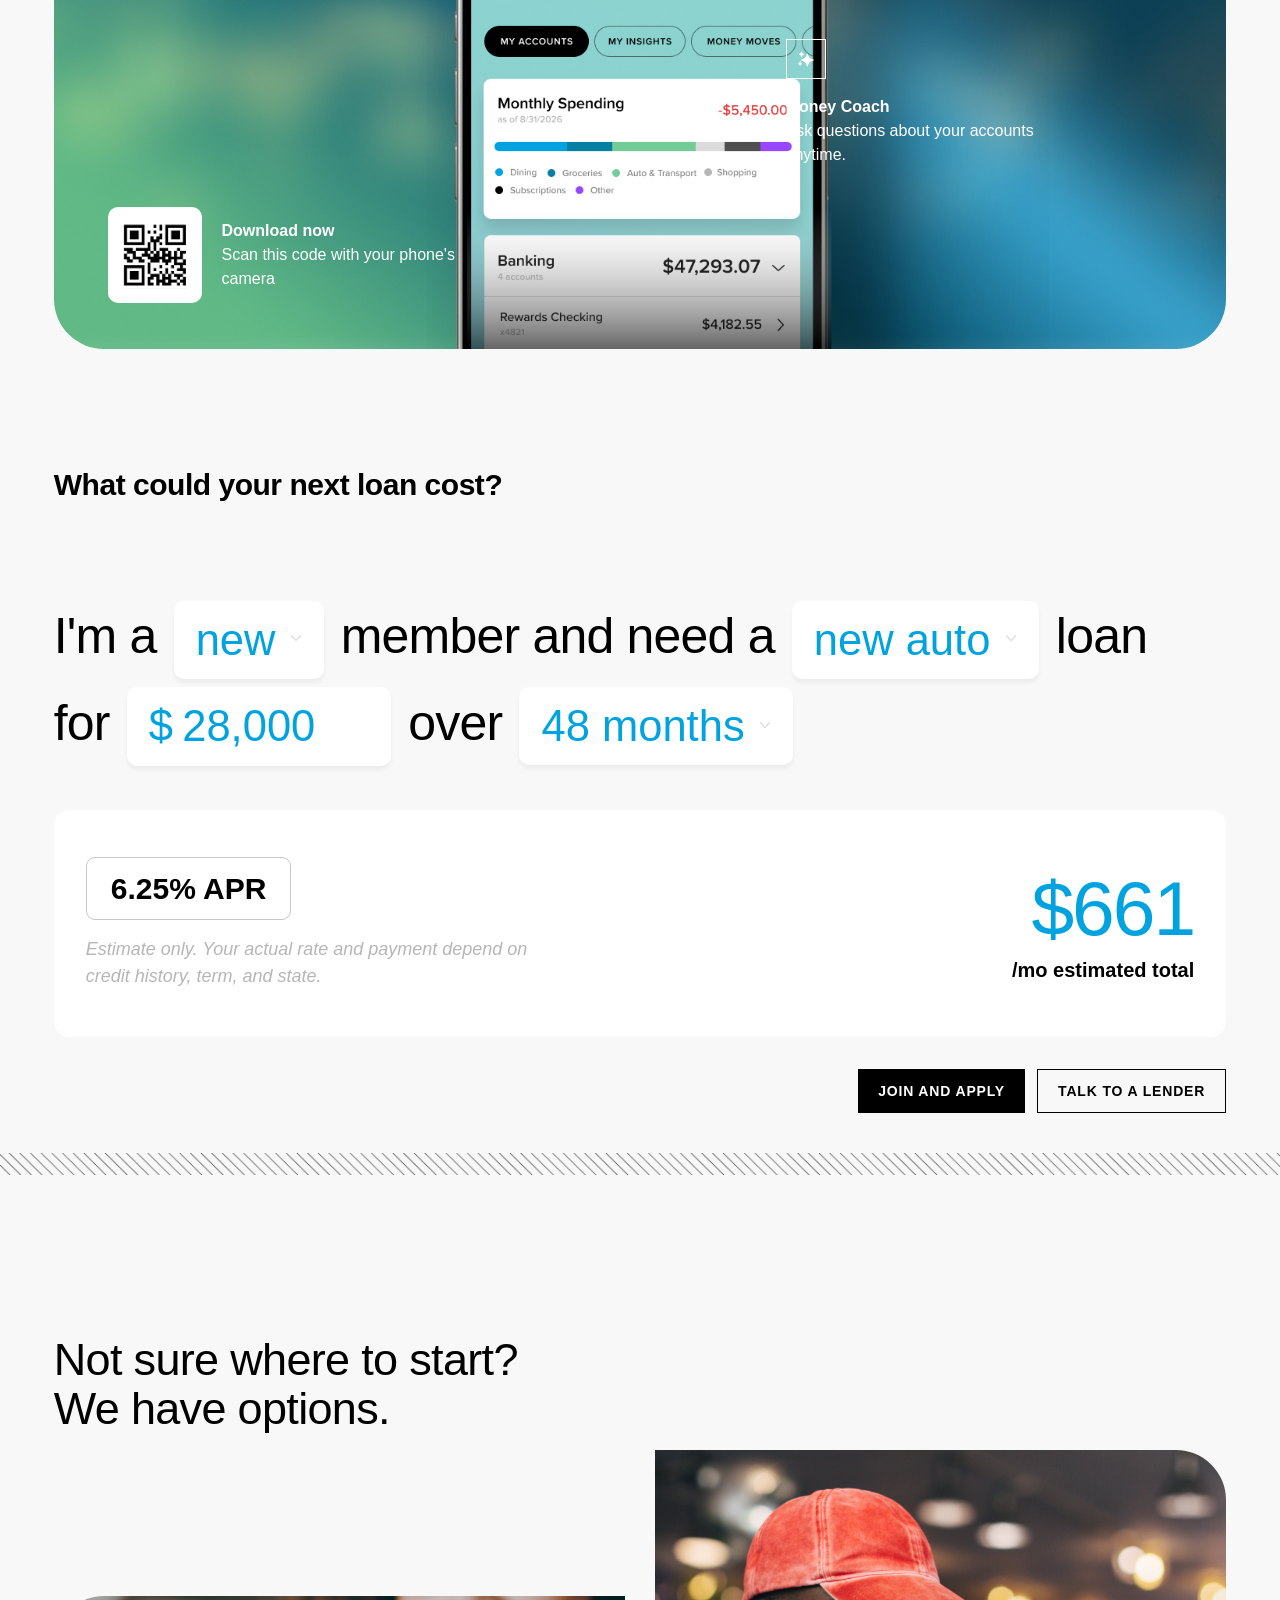
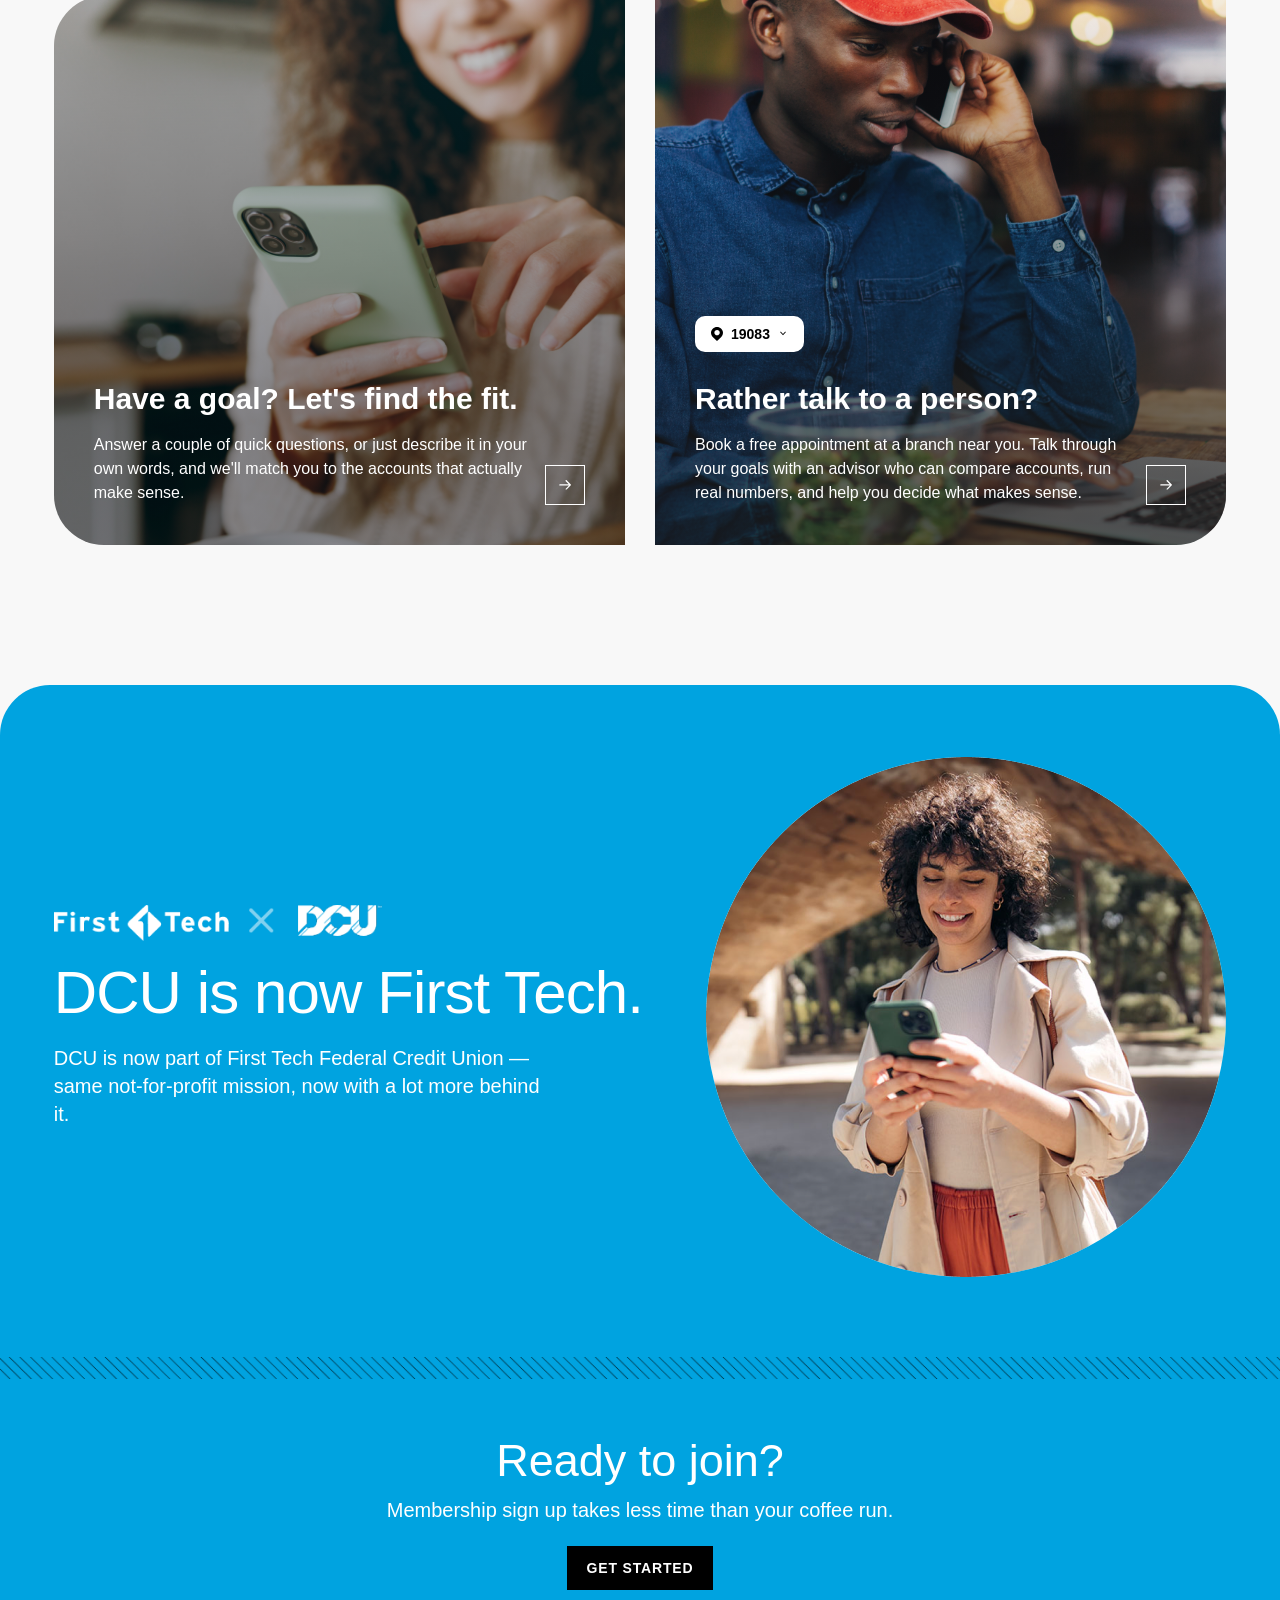
==== commit dadb5efd: "Add Money Coach chat, app-callout carousel, and layout refinements - Add floating Money Coach chat w" ====
--- a/index.html
+++ b/index.html
@@ -199,16 +199,16 @@
   <!-- App callout -->
   <section class="section app-callout">
     <div class="app-callout__phone">
-      <img src="_images/phonemockup.png" alt="First Tech mobile app">
+      <img src="_images/phonemockup.png" alt="First Tech mobile app" id="calloutPhoneImg">
     </div>
 
     <div class="app-callout__headline">
       <h2>We get to know you, and your habits.</h2>
     </div>
 
-    <div class="app-callout__moneycoach">
-      <div class="app-callout__moneycoach-icon"><img src="_images/icons/aistars.svg" alt=""></div>
-      <p><strong>Money Coach</strong><br>Ask questions about your accounts anytime.</p>
+    <div class="app-callout__moneycoach" id="calloutFeature">
+      <div class="app-callout__moneycoach-icon"><img src="_images/icons/aistars.svg" alt="" id="calloutFeatureIcon"></div>
+      <p><strong id="calloutFeatureTitle">Money Coach</strong><br><span id="calloutFeatureDesc">Ask questions about your accounts anytime.</span></p>
     </div>
 
     <div class="app-callout__qr">
@@ -232,7 +232,7 @@
         <option value="used-auto" data-rate="6.75">used auto</option>
         <option value="refinance" data-rate="6.00">refinance</option>
       </select>
-      loan for
+      loan<br>for
       <span class="pill-input">
         <span class="pill-input__prefix">$</span>
         <input type="text" id="loanAmount" value="28,000" inputmode="numeric">
@@ -286,10 +286,17 @@
         <img src="_images/images/AdobeStock_215904689.jpeg" alt="" class="panel__bg">
         <div class="panel__gradient panel__gradient--blue"></div>
         <div class="panel__content">
-          <div class="location-bar">
+          <div class="location-bar" id="locationBar">
             <img src="_images/icons/locationpin.svg" alt="">
-            <span>19083</span>
-            <svg width="10" height="6" viewBox="0 0 17 16" fill="none" class="location-bar__caret" aria-hidden="true"><path d="M8.5 11 1 3l1.4-1.4L8.5 8.2l6.1-6.6L16 3z" fill="black"/></svg>
+            <button type="button" class="location-bar__toggle" id="locationToggle" aria-haspopup="true" aria-expanded="false">
+              <span id="locationValue">19083</span>
+              <svg width="10" height="6" viewBox="0 0 17 16" fill="none" class="location-bar__caret" aria-hidden="true"><path d="M8.5 11 1 3l1.4-1.4L8.5 8.2l6.1-6.6L16 3z" fill="black"/></svg>
+            </button>
+            <form class="location-bar__menu" id="locationForm">
+              <label for="locationInput" class="location-bar__label">Enter your ZIP code</label>
+              <input type="text" id="locationInput" inputmode="numeric" maxlength="5" placeholder="e.g. 19083">
+              <button type="submit" class="location-bar__submit">Go</button>
+            </form>
           </div>
           <h3>Rather talk to a person?</h3>
           <p>Book a free appointment at a branch near you. Talk through your goals with an advisor who can compare accounts, run real numbers, and help you decide what makes sense.</p>
@@ -325,6 +332,52 @@
 
 </main>
 
+<!-- Money Coach floating chat -->
+<button class="moneycoach-fab" id="moneycoachFab" aria-label="Open Money Coach chat" aria-expanded="false">
+  <img src="_images/chatfloat.png" alt="Money Coach">
+</button>
+
+<div class="moneycoach-panel" id="moneycoachPanel" role="dialog" aria-label="Money Coach chat" aria-hidden="true">
+  <div class="moneycoach-panel__header">
+    <span class="moneycoach-panel__menu">...</span>
+    <button class="moneycoach-panel__close" id="moneycoachClose" aria-label="Close Money Coach chat">
+      <svg width="14" height="14" viewBox="0 0 14 14" fill="none" aria-hidden="true"><line x1="1" y1="1" x2="13" y2="13" stroke="black" stroke-width="1.4"/><line x1="13" y1="1" x2="1" y2="13" stroke="black" stroke-width="1.4"/></svg>
+    </button>
+  </div>
+
+  <div class="moneycoach-panel__badge"><img src="_images/moneycoach.png" alt="Money Coach"></div>
+
+  <div class="moneycoach-panel__body" id="moneycoachBody">
+    <div class="moneycoach-panel__greeting" id="moneycoachGreeting">
+      <h3>Good morning!</h3>
+      <p>What can I help you today? Ask about accounts, rates, or where to start.</p>
+    </div>
+
+    <div class="moneycoach-panel__messages" id="moneycoachMessages"></div>
+
+    <div class="moneycoach-panel__prompts" id="moneycoachPrompts">
+      <button class="moneycoach-prompt">What's a good rate for a first home loan?</button>
+      <button class="moneycoach-prompt">How much should I save before buying a car?</button>
+      <button class="moneycoach-prompt">What's the difference between certificates or rewards savings?</button>
+    </div>
+  </div>
+
+  <p class="moneycoach-panel__disclaimer">General guidance only — not personalized financial or fiduciary advice. Log in for advice based on your accounts.</p>
+
+  <form class="moneycoach-panel__input" id="moneycoachForm">
+    <input type="text" id="moneycoachInput" placeholder="What can I help you with?" autocomplete="off">
+    <button type="submit" class="moneycoach-panel__send" aria-label="Send message">
+      <svg width="18" height="18" viewBox="0 0 18 18" fill="none" aria-hidden="true" class="moneycoach-panel__mic">
+        <rect x="0" y="6" width="2" height="6" rx="1" fill="#797979"/>
+        <rect x="4" y="3" width="2" height="12" rx="1" fill="#797979"/>
+        <rect x="8" y="0" width="2" height="18" rx="1" fill="#797979"/>
+        <rect x="12" y="4" width="2" height="10" rx="1" fill="#797979"/>
+        <rect x="16" y="7" width="2" height="4" rx="1" fill="#797979"/>
+      </svg>
+    </button>
+  </form>
+</div>
+
 <script src="js/script.js"></script>
 </body>
 </html>
--- a/css/style.css
+++ b/css/style.css
@@ -191,6 +191,17 @@
 .hero__blurb p { font-size: 15px; line-height: 1.25; letter-spacing: -0.016em; }
 .hero__blurb--1 { left: 29.6%; top: 23.5%; }
 .hero__blurb--2 { left: 55.2%; top: 50.05%; }
+
+@keyframes heroBlurbIn {
+  from { opacity: 0; transform: translateY(14px) scale(0.96); }
+  to { opacity: 1; transform: none; }
+}
+.hero__blurb {
+  opacity: 0;
+  animation: heroBlurbIn 0.6s ease-out forwards;
+}
+.hero__blurb--1 { animation-delay: 0.4s; }
+.hero__blurb--2 { animation-delay: 0.75s; }
 
 .hero__cta {
   position: absolute;
@@ -372,13 +383,21 @@
 .app-callout__phone {
   position: absolute;
   z-index: 0;
-  left: 50%;
-  top: 3%;
-  transform: translateX(-50%);
-  height: 118%;
+  left: 350px;
+  bottom: 0;
+  width: 827px;
+  max-width: 55%;
+  aspect-ratio: 827 / 710;
   pointer-events: none;
 }
-.app-callout__phone img { height: 100%; width: auto; display: block; }
+.app-callout__phone img {
+  width: 100%;
+  height: 100%;
+  object-fit: contain;
+  object-position: bottom;
+  display: block;
+  transition: opacity 0.3s ease;
+}
 
 .app-callout__headline {
   position: absolute;
@@ -395,7 +414,9 @@
   right: 12%;
   top: 46%;
   max-width: 300px;
-}
+  transition: opacity 0.3s ease, transform 0.3s ease;
+}
+.app-callout__moneycoach.is-transitioning { opacity: 0; transform: translateX(-12px); }
 .app-callout__moneycoach-icon {
   width: 40px;
   height: 40px;
@@ -405,7 +426,7 @@
   justify-content: center;
   margin-bottom: 16px;
 }
-.app-callout__moneycoach-icon img { width: 16px; height: 16px; }
+.app-callout__moneycoach-icon img { width: 16px; height: 16px; filter: brightness(0) invert(1); }
 .app-callout__moneycoach p, .app-callout__qr p { font-size: 16px; line-height: 1.5; }
 
 .app-callout__qr {
@@ -509,7 +530,7 @@
   margin-bottom: 16px;
 }
 .loan-calc__disclaimer { font-style: italic; font-weight: 400; color: #B6B6B6; font-size: 18px; line-height: 1.5; }
-.loan-calc__result { text-align: right; }
+.loan-calc__result { text-align: right; margin-top: 24px; margin-bottom: 24px; }
 .loan-calc__payment { font-weight: 300; font-size: clamp(44px, 6vw, 80px); color: var(--blue); letter-spacing: -2px; line-height: 1.1; }
 .loan-calc__permo { font-weight: 600; font-size: 20px; line-height: 1.1; color: var(--black); margin-top: 8px; }
 
@@ -562,6 +583,7 @@
 }
 .panel__arrow img { width: 12px; filter: brightness(0) invert(1); transform: rotate(180deg); }
 .location-bar {
+  position: relative;
   margin-bottom: 12px;
   display: inline-flex;
   align-items: center;
@@ -575,7 +597,76 @@
   font-size: 14px;
 }
 .location-bar img { width: 12px; }
-.location-bar__caret { width: 10px; height: 6px; }
+.location-bar__toggle {
+  display: inline-flex;
+  align-items: center;
+  gap: 8px;
+  background: none;
+  border: none;
+  padding: 0;
+  font-family: inherit;
+  font-weight: 600;
+  font-size: 14px;
+  color: var(--black);
+  cursor: pointer;
+}
+.location-bar__caret { width: 10px; height: 6px; transition: transform 0.15s ease; }
+.location-bar.is-open .location-bar__caret { transform: rotate(180deg); }
+.location-bar__menu {
+  position: absolute;
+  top: calc(100% + 8px);
+  left: 0;
+  z-index: 10;
+  width: 240px;
+  background: var(--white);
+  border-radius: 10px;
+  box-shadow: 0 8px 24px rgba(0,0,0,0.18);
+  margin: 0;
+  padding: 16px;
+  display: flex;
+  flex-direction: column;
+  gap: 10px;
+  opacity: 0;
+  visibility: hidden;
+  transform: translateY(-6px);
+  transition: opacity 0.15s ease, transform 0.15s ease, visibility 0.15s;
+}
+.location-bar.is-open .location-bar__menu {
+  opacity: 1;
+  visibility: visible;
+  transform: none;
+}
+.location-bar__label {
+  font-size: 12px;
+  font-weight: 600;
+  color: var(--grey-dark);
+  text-transform: uppercase;
+  letter-spacing: 0.04em;
+}
+#locationInput {
+  border: 1px solid var(--grey-light);
+  border-radius: 8px;
+  padding: 10px 12px;
+  font-family: inherit;
+  font-size: 16px;
+  color: var(--black);
+  outline: none;
+}
+#locationInput:focus { border-color: var(--blue); }
+.location-bar__submit {
+  background: var(--black);
+  color: var(--white);
+  border: none;
+  border-radius: 8px;
+  padding: 10px 12px;
+  font-family: inherit;
+  font-size: 13px;
+  font-weight: 600;
+  letter-spacing: 0.06em;
+  text-transform: uppercase;
+  cursor: pointer;
+}
+.location-bar__submit:hover { background: #222; }
 
 /* -------------------- DCU banner -------------------- */
 .dcu-banner {
@@ -596,7 +687,7 @@
   flex-wrap: wrap;
 }
 .dcu-banner__copy { max-width: 590px; display: flex; flex-direction: column; gap: 20px; }
-.dcu-banner__lockup img { height: 28px; width: auto; }
+.dcu-banner__lockup img { height: 36px; width: auto; }
 .dcu-banner__copy h2 { font-weight: 500; font-size: clamp(32px, 5vw, 60px); line-height: 1.05; letter-spacing: -0.015em; }
 .dcu-banner__copy p { font-size: 20px; line-height: 1.4; max-width: 500px; }
 .dcu-banner__portrait {
@@ -624,3 +715,147 @@
   .hero__blurb { display: none; }
   .hero__cta { position: relative; right: auto; top: auto; }
 }
+
+/* -------------------- Money Coach chat -------------------- */
+.moneycoach-fab {
+  position: fixed;
+  right: 32px;
+  bottom: 32px;
+  z-index: 200;
+  padding: 0;
+  border: none;
+  background: none;
+  cursor: pointer;
+  filter: drop-shadow(0 4px 16px rgba(0,0,0,0.2));
+  transition: transform 0.2s ease;
+}
+.moneycoach-fab:hover { transform: scale(1.04); }
+.moneycoach-fab img { width: 234px; height: auto; display: block; }
+.moneycoach-fab.is-hidden { opacity: 0; pointer-events: none; }
+
+.moneycoach-panel {
+  position: fixed;
+  right: 32px;
+  bottom: 32px;
+  z-index: 250;
+  width: 406px;
+  max-width: calc(100vw - 40px);
+  height: min(939px, calc(100vh - 64px));
+  max-height: calc(100vh - 64px);
+  border-radius: 30px;
+  background:
+    linear-gradient(17.23deg, rgba(121,192,214,0.5) 0.89%, rgba(140,210,207,0.5) 61.1%),
+    linear-gradient(90deg, #fff 0%, #fff 100%);
+  box-shadow: 0 4px 34px rgba(0,0,0,0.25);
+  display: flex;
+  flex-direction: column;
+  padding: 24px;
+  opacity: 0;
+  transform: translateY(24px) scale(0.98);
+  pointer-events: none;
+  transition: opacity 0.25s ease, transform 0.25s ease;
+  overflow: hidden;
+}
+.moneycoach-panel.is-open {
+  opacity: 1;
+  transform: none;
+  pointer-events: auto;
+}
+.moneycoach-panel__header { display: flex; align-items: center; justify-content: flex-end; gap: 16px; flex-shrink: 0; }
+.moneycoach-panel__menu { font-weight: 700; font-size: 19px; letter-spacing: 0.02em; }
+.moneycoach-panel__close {
+  width: 40px; height: 40px;
+  border: 1px solid var(--black);
+  background: none;
+  display: flex; align-items: center; justify-content: center;
+  cursor: pointer;
+  flex-shrink: 0;
+}
+.moneycoach-panel__badge { display: flex; justify-content: center; margin: 16px 0 24px; flex-shrink: 0; }
+.moneycoach-panel__badge img { width: 234px; height: auto; max-width: 100%; filter: drop-shadow(0 0 24px rgba(140,210,207,0.7)); }
+.moneycoach-panel__body {
+  flex: 1;
+  min-height: 0;
+  overflow-y: auto;
+  display: flex;
+  flex-direction: column;
+}
+.moneycoach-panel__greeting { text-align: center; padding: 0 12px; margin-bottom: 24px; flex-shrink: 0; }
+.moneycoach-panel__greeting h3 { font-weight: 700; font-size: 25px; margin-bottom: 8px; }
+.moneycoach-panel__greeting p { font-size: 18px; line-height: 1.4; }
+.moneycoach-panel__prompts { display: flex; flex-direction: column; gap: 12px; flex-shrink: 0; }
+.moneycoach-prompt {
+  background: var(--white);
+  border: none;
+  border-radius: 15px 15px 0 15px;
+  box-shadow: 0 4px 2px rgba(0,0,0,0.05);
+  padding: 12px 16px;
+  font-family: inherit;
+  font-size: 14px;
+  line-height: 1.3;
+  text-align: left;
+  cursor: pointer;
+}
+.moneycoach-prompt:hover { background: #f4fffe; }
+.moneycoach-panel__messages {
+  display: flex;
+  flex-direction: column;
+  gap: 12px;
+  flex-shrink: 0;
+}
+.moneycoach-panel__messages:not(:empty) { margin-bottom: 12px; }
+.moneycoach-msg {
+  font-size: 14px;
+  line-height: 1.4;
+}
+.moneycoach-msg--user {
+  align-self: flex-end;
+  max-width: 85%;
+  padding: 12px 16px;
+  background: var(--blue);
+  color: var(--white);
+  border-radius: 15px 15px 0 15px;
+}
+.moneycoach-msg--bot {
+  align-self: stretch;
+  color: var(--black);
+}
+.moneycoach-msg--bot p { margin: 0 0 8px; }
+.moneycoach-msg--bot p:last-child { margin-bottom: 0; }
+.moneycoach-msg--typing { opacity: 0.5; }
+.moneycoach-panel__disclaimer {
+  text-align: center;
+  font-size: 12px;
+  line-height: 1.5;
+  opacity: 0.3;
+  padding: 16px 12px 0;
+  flex-shrink: 0;
+}
+.moneycoach-panel__input {
+  display: flex;
+  align-items: center;
+  gap: 12px;
+  background: var(--white);
+  border-radius: 30px;
+  padding: 14px 20px;
+  margin-top: 16px;
+  flex-shrink: 0;
+}
+.moneycoach-panel__input input {
+  flex: 1;
+  border: none;
+  outline: none;
+  background: none;
+  font-family: inherit;
+  font-size: 16px;
+  color: var(--black);
+}
+.moneycoach-panel__input input::placeholder { color: #797979; }
+.moneycoach-panel__send { background: none; border: none; padding: 0; display: flex; align-items: center; cursor: pointer; flex-shrink: 0; }
+.moneycoach-panel__mic { flex-shrink: 0; }
+
+@media (max-width: 480px) {
+  .moneycoach-fab { right: 16px; bottom: 16px; }
+  .moneycoach-fab img { width: 172px; }
+  .moneycoach-panel { right: 12px; bottom: 12px; left: 12px; width: auto; max-width: none; }
+}
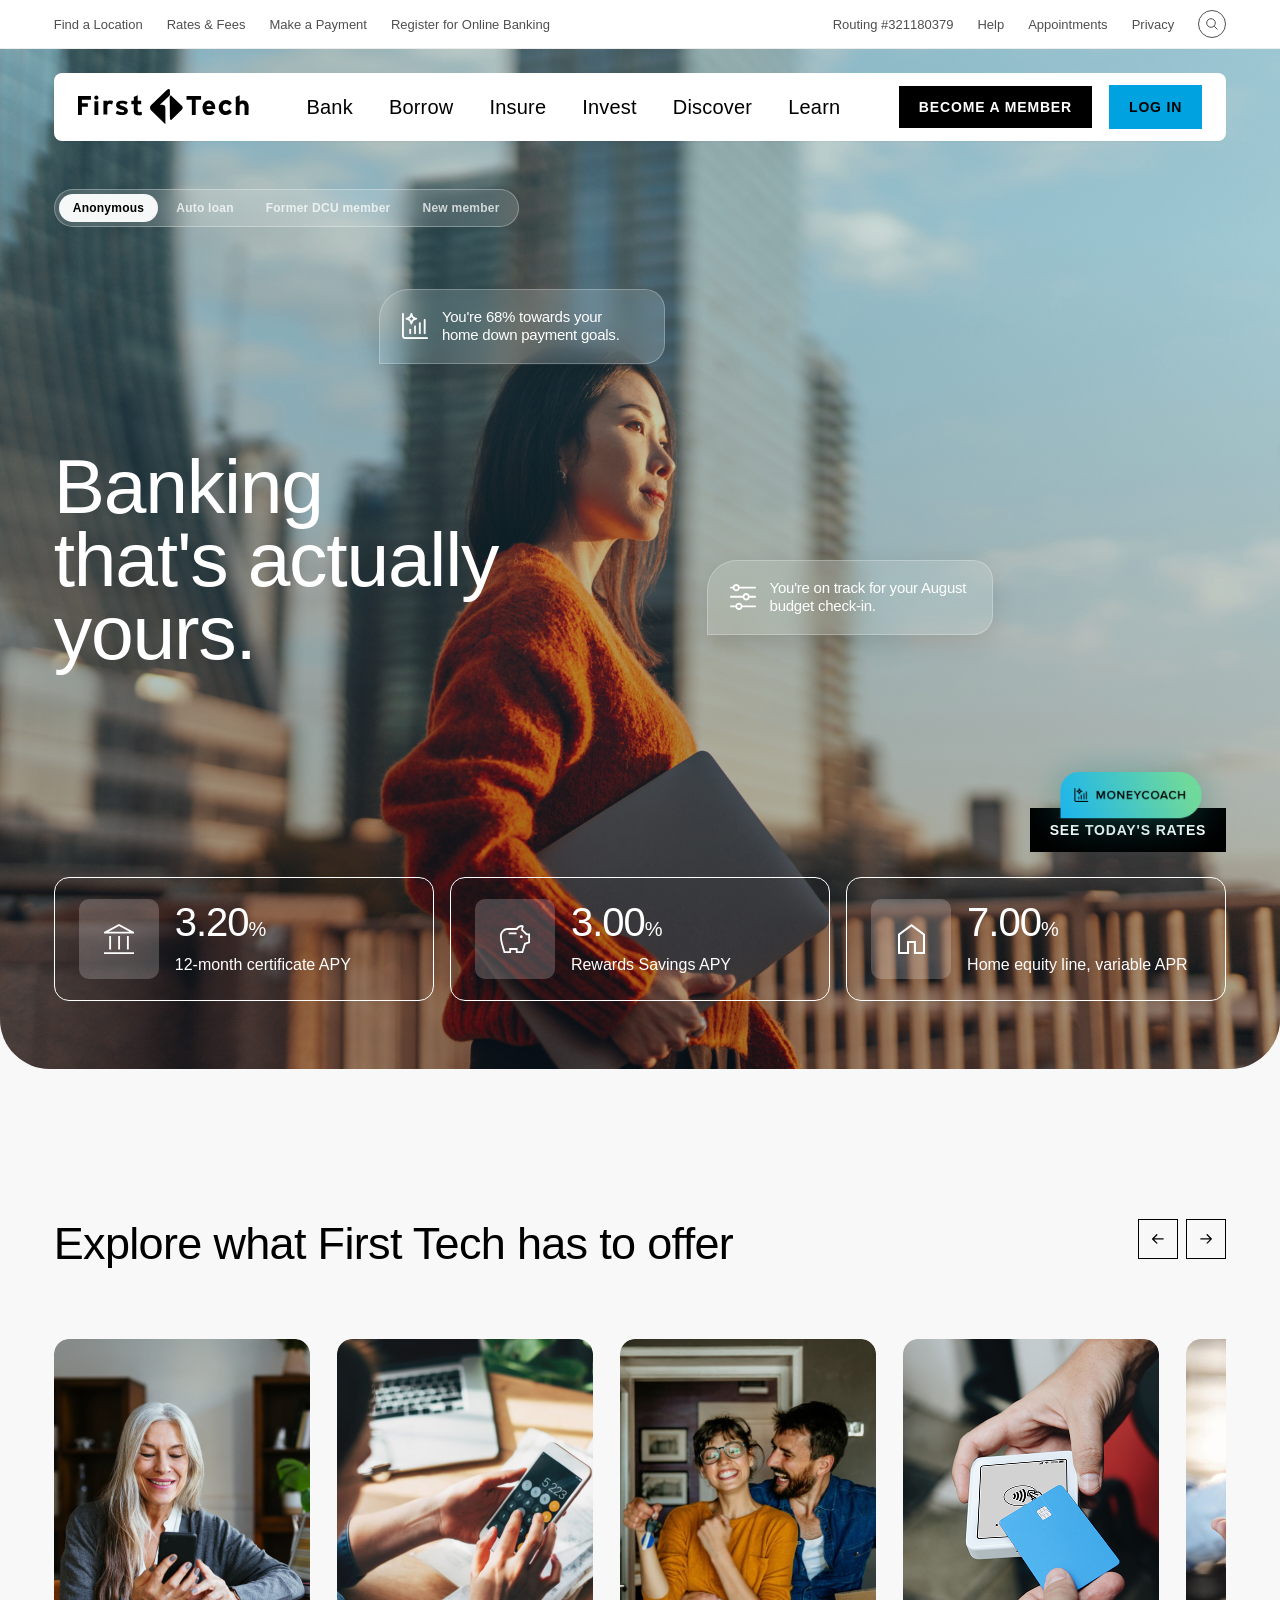
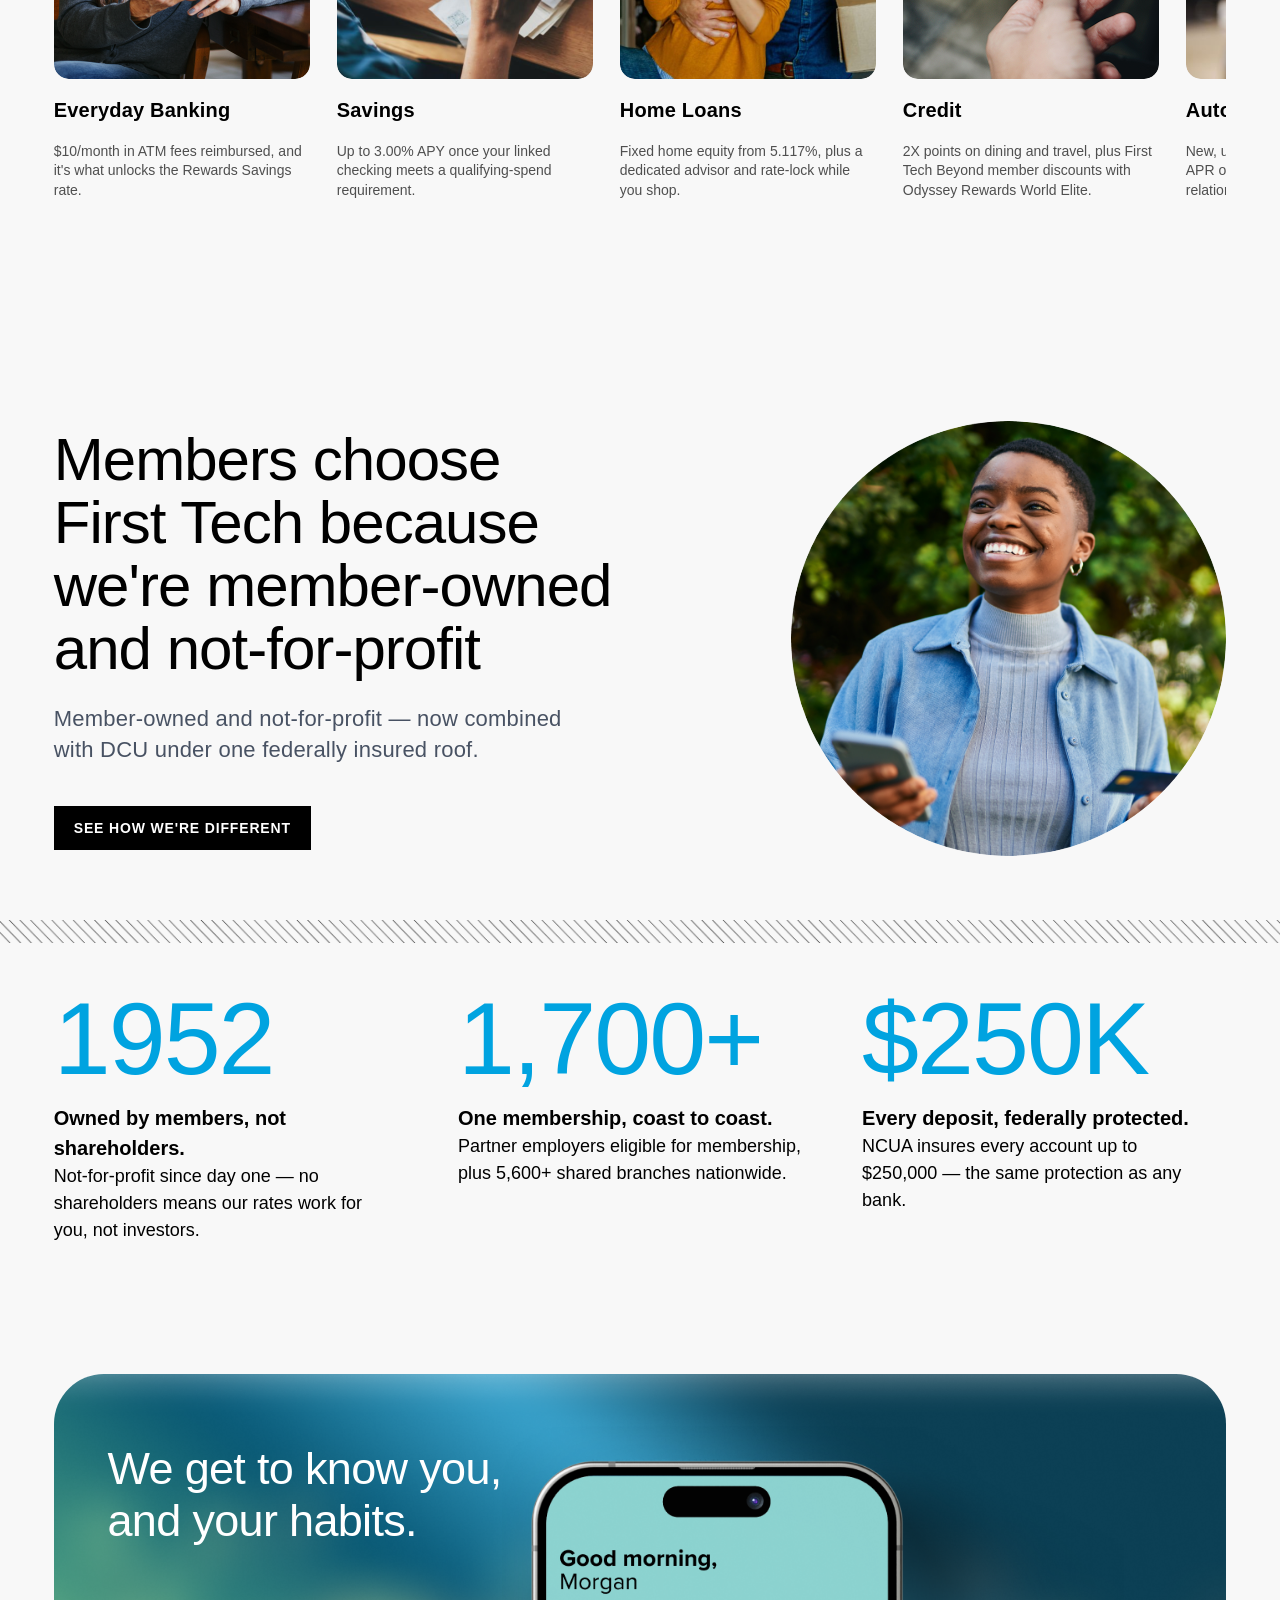
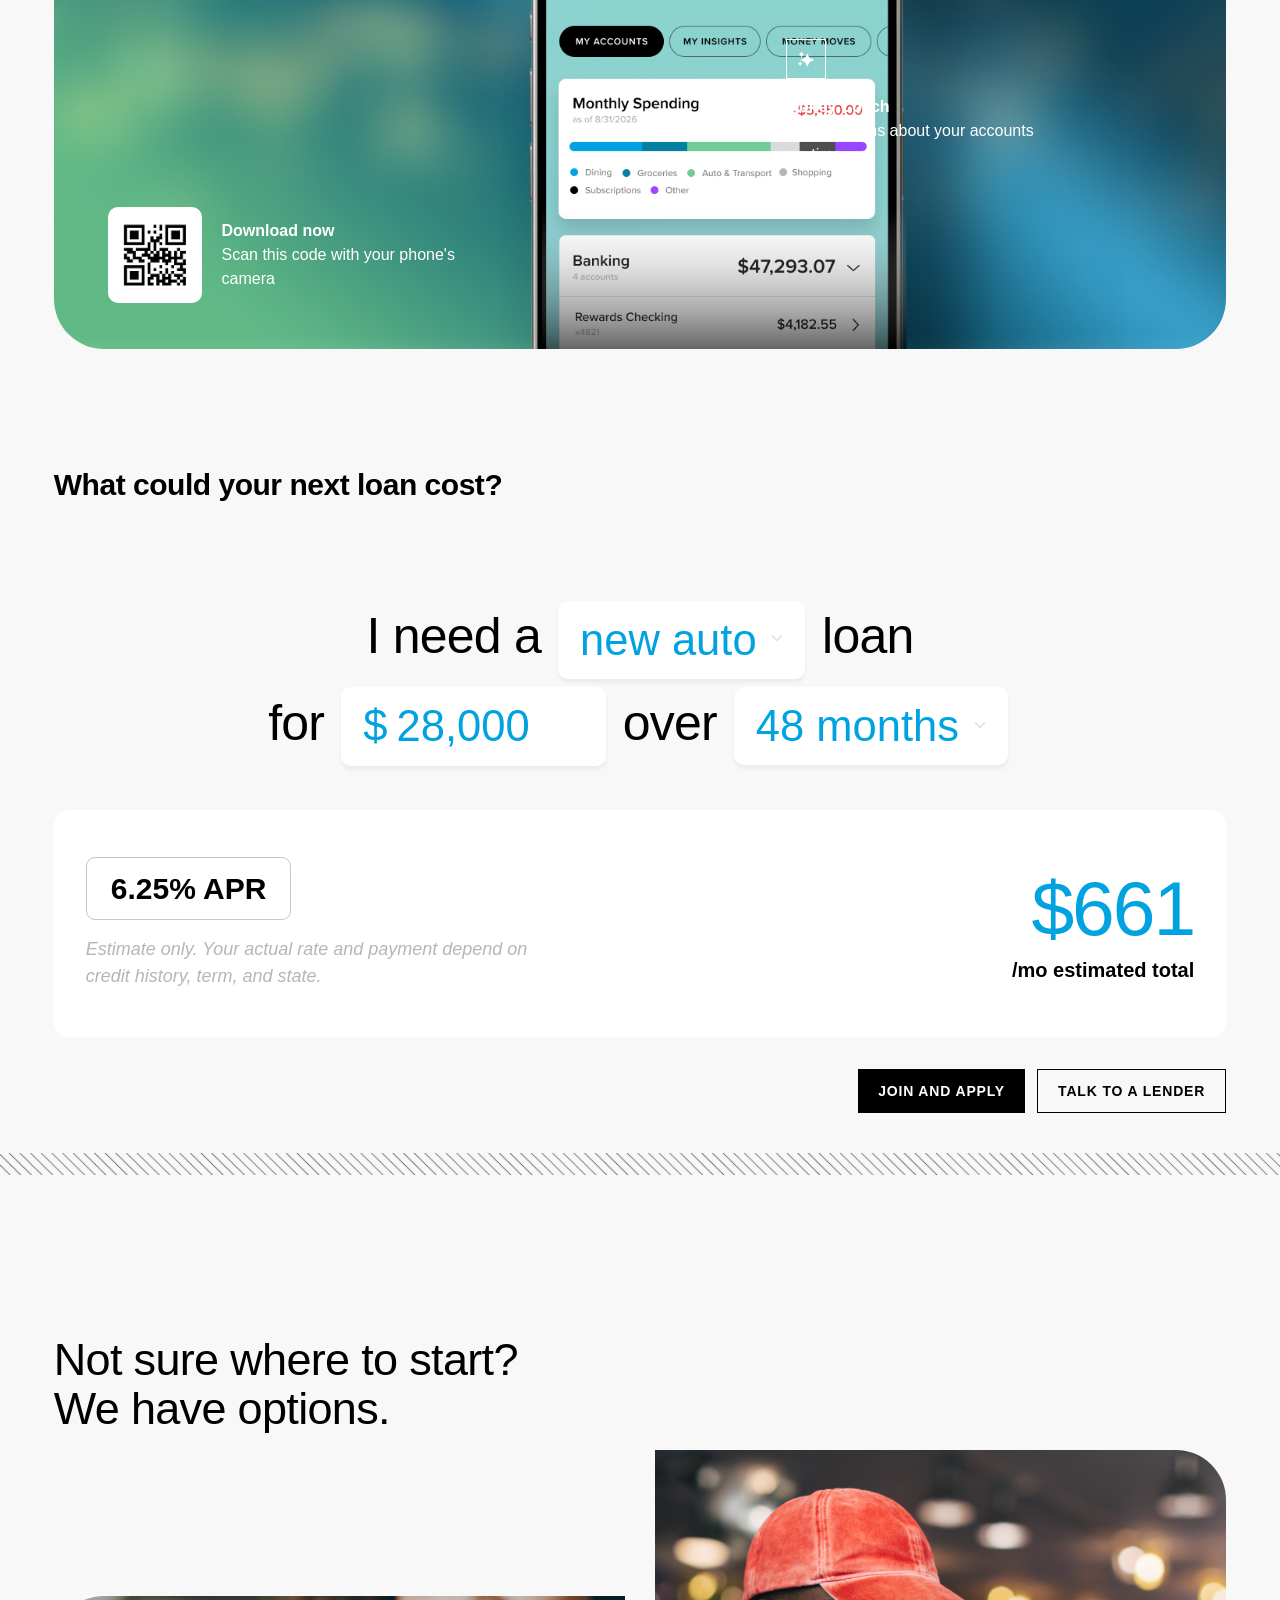
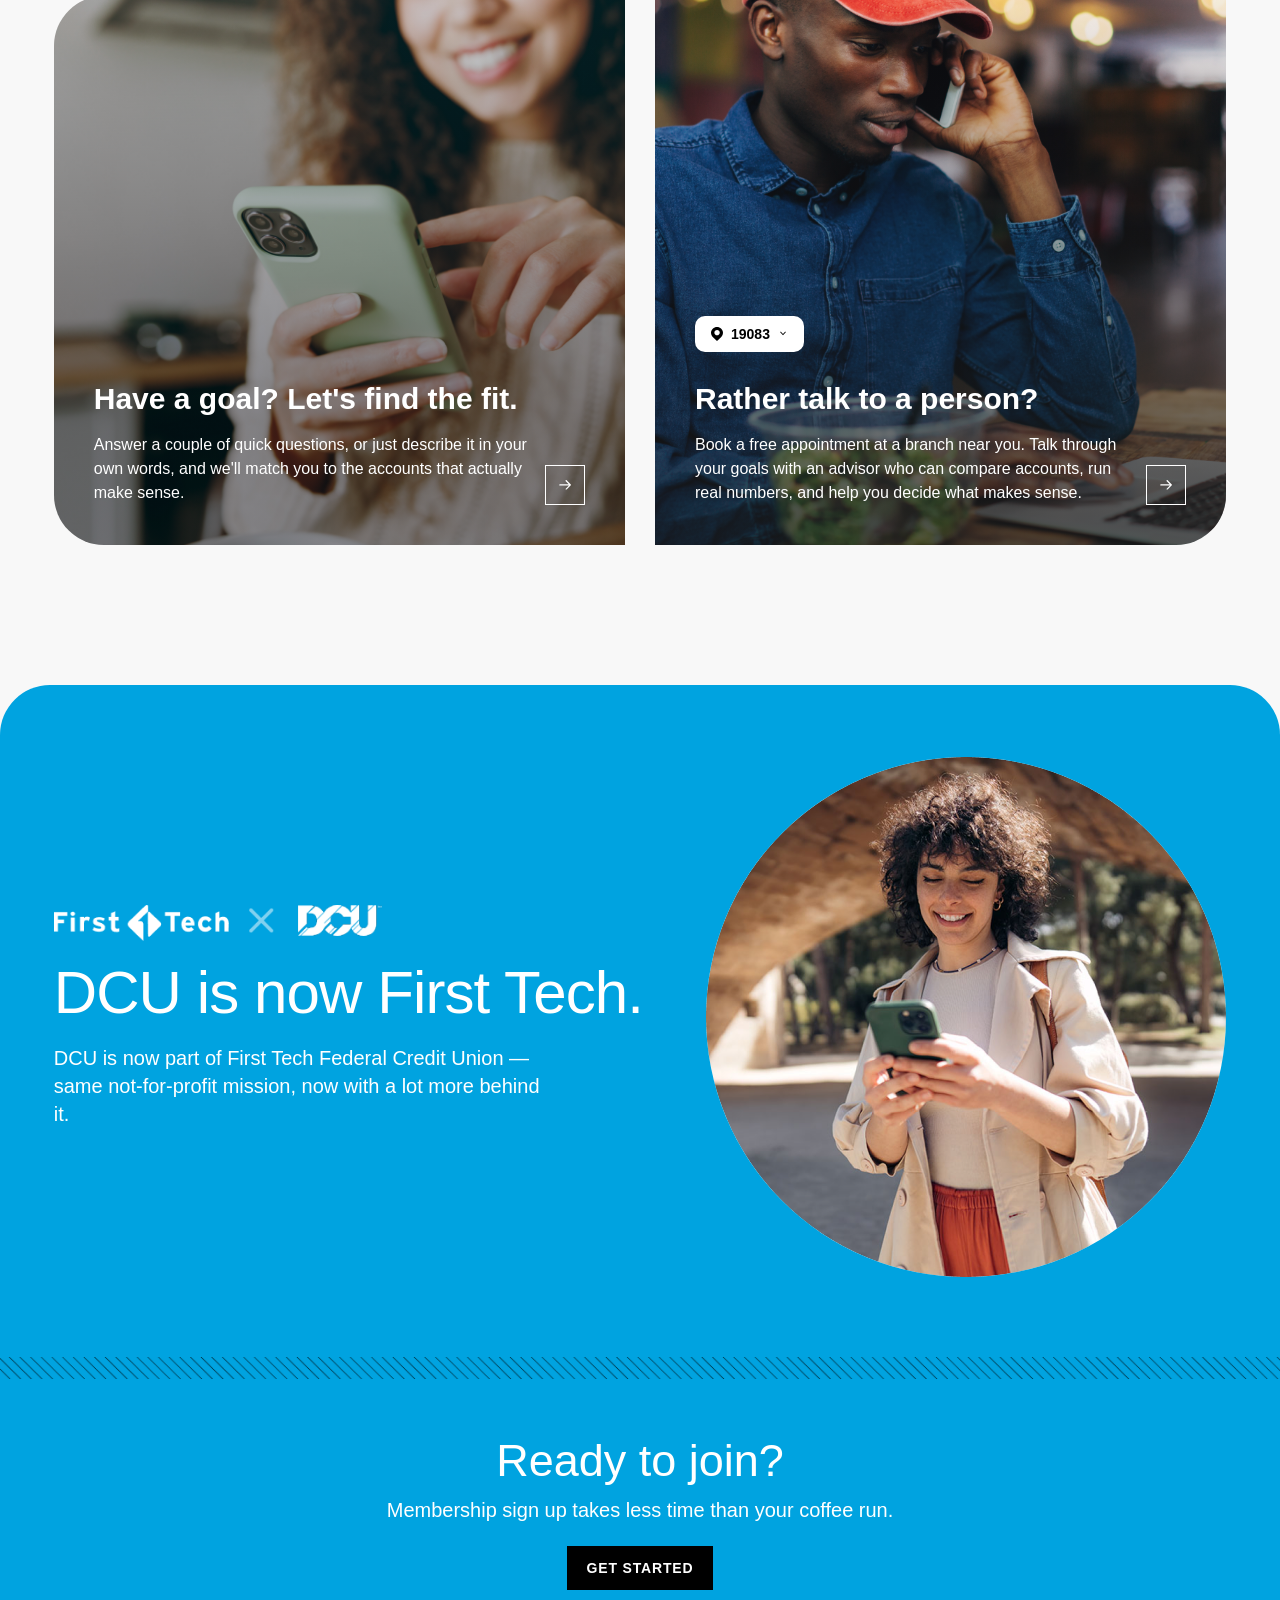
==== commit 1bf747e1: "Add prototype hub with Find My Fit and AI Banking experiences Adds hub.html with a fixed bottom nav " ====
--- a/index.html
+++ b/index.html
@@ -56,24 +56,38 @@
 <!-- Hero -->
 <header class="hero">
   <div class="hero__bg">
-    <img src="_images/images/GettyImages-2133181950.jpg" alt="" class="hero__bg-img">
+    <img src="_images/images/GettyImages-2133181950.jpg" alt="" class="hero__bg-img" id="heroBgImg">
     <div class="hero__gradient"></div>
   </div>
 
+  <div class="hero__persona-toggle" id="heroPersonaToggle" role="tablist" aria-label="Preview persona">
+    <button type="button" class="is-active" data-persona="anonymous" role="tab" aria-selected="true">Anonymous</button>
+    <button type="button" data-persona="auto" role="tab" aria-selected="false">Auto loan</button>
+    <button type="button" data-persona="dcu" role="tab" aria-selected="false">Former DCU member</button>
+    <button type="button" data-persona="new" role="tab" aria-selected="false">New member</button>
+  </div>
+
   <div class="hero__content">
-    <h1 class="hero__headline">Banking<br>that's actually yours.</h1>
-  </div>
-
-  <div class="hero__blurb hero__blurb--1">
-    <img src="_images/icons/goals.png" alt="" class="hero__blurb-icon">
-    <p>You're 68% towards your home down payment goals.</p>
-  </div>
-  <div class="hero__blurb hero__blurb--2">
-    <img src="_images/icons/budget.svg" alt="" class="hero__blurb-icon">
-    <p>You're on track for your August budget check-in.</p>
-  </div>
-
-  <a href="#" class="btn btn--dark hero__cta">See today's rates</a>
+    <h1 class="hero__headline" id="heroHeadline">Banking<br>that's actually yours.</h1>
+  </div>
+
+  <div class="hero__anon-extras" id="heroAnonExtras">
+    <div class="hero__blurb hero__blurb--1">
+      <img src="_images/icons/goals.png" alt="" class="hero__blurb-icon">
+      <p>You're 68% towards your home down payment goals.</p>
+    </div>
+    <div class="hero__blurb hero__blurb--2">
+      <img src="_images/icons/budget.svg" alt="" class="hero__blurb-icon">
+      <p>You're on track for your August budget check-in.</p>
+    </div>
+
+    <a href="#" class="btn btn--dark hero__cta">See today's rates</a>
+  </div>
+
+  <div class="hero__persona-copy" id="heroPersonaCopy">
+    <p id="heroPersonaText"></p>
+    <a href="#" class="btn btn--accent" id="heroPersonaCta">See your estimated payment</a>
+  </div>
 
   <div class="hero__stats">
     <div class="stat-card">
@@ -221,12 +235,7 @@
   <section class="section loan-calc">
     <h2 class="loan-calc__title">What could your next loan cost?</h2>
     <h3 class="loan-calc__sentence">
-      I'm a
-      <select id="memberType" class="pill-select">
-        <option value="new">new</option>
-        <option value="existing">existing</option>
-      </select>
-      member and need a
+      I need a
       <select id="loanType" class="pill-select">
         <option value="new-auto" data-rate="6.25">new auto</option>
         <option value="used-auto" data-rate="6.75">used auto</option>
--- a/css/style.css
+++ b/css/style.css
@@ -149,6 +149,7 @@
   border-radius: 0 0 50px 50px;
 }
 .hero__bg-img { width: 100%; height: 100%; object-fit: cover; object-position: 60% center; }
+.hero__bg-img.is-flipped { transform: scaleX(-1); }
 .hero__gradient {
   position: absolute; inset: 0;
   background: linear-gradient(185.31deg, rgba(52,186,207,0.216) 17.12%, rgba(6,33,44,0.36) 83.33%);
@@ -210,6 +211,58 @@
   bottom: 217px; /* 25px above the stat-card row (68px offset + 124px card height + 25px gap) */
 }
 
+/* Persona preview toggle — dev/demo control, not part of the visual design */
+.hero__persona-toggle {
+  position: absolute;
+  z-index: 6;
+  left: var(--container-x);
+  top: 140px;
+  display: flex;
+  flex-wrap: wrap;
+  gap: 4px;
+  background: rgba(255,255,255,0.15);
+  backdrop-filter: blur(12px);
+  -webkit-backdrop-filter: blur(12px);
+  border: 1px solid rgba(255,255,255,0.3);
+  border-radius: 999px;
+  padding: 4px;
+}
+.hero__persona-toggle button {
+  border: none;
+  background: none;
+  color: var(--white);
+  font-family: inherit;
+  font-size: 12px;
+  font-weight: 600;
+  letter-spacing: 0.02em;
+  padding: 7px 14px;
+  border-radius: 999px;
+  cursor: pointer;
+  white-space: nowrap;
+  opacity: 0.75;
+  transition: background 0.15s ease, color 0.15s ease, opacity 0.15s ease;
+}
+.hero__persona-toggle button:hover { opacity: 1; }
+.hero__persona-toggle button.is-active {
+  background: rgba(255,255,255,0.95);
+  color: var(--black);
+  opacity: 1;
+}
+
+.hero__persona-copy {
+  position: absolute;
+  z-index: 5;
+  right: var(--container-x);
+  bottom: 218px;
+  max-width: 320px;
+  display: none;
+  flex-direction: column;
+  align-items: flex-end;
+  gap: 24px;
+  color: var(--white);
+}
+.hero__persona-copy p { font-size: 24px; line-height: 1.3; text-align: right; letter-spacing: 0.02em; }
+
 .hero__stats {
   position: absolute;
   z-index: 5;
@@ -355,7 +408,20 @@
   flex-wrap: wrap;
   justify-content: space-between;
 }
-.stat { flex: 1; min-width: 240px; max-width: 438px; padding-right: 20px; box-sizing: border-box; }
+.stat {
+  flex: 1;
+  min-width: 240px;
+  max-width: 438px;
+  padding-right: 20px;
+  box-sizing: border-box;
+  opacity: 0;
+  transform: translateY(20px);
+  transition: opacity 0.6s ease, transform 0.6s ease;
+}
+.stats-row.is-visible .stat { opacity: 1; transform: none; }
+.stats-row.is-visible .stat:nth-child(1) { transition-delay: 0s; }
+.stats-row.is-visible .stat:nth-child(2) { transition-delay: 0.25s; }
+.stats-row.is-visible .stat:nth-child(3) { transition-delay: 0.5s; }
 .stat__number {
   font-weight: 300;
   font-size: clamp(56px, 8vw, 104px);
@@ -383,7 +449,7 @@
 .app-callout__phone {
   position: absolute;
   z-index: 0;
-  left: 350px;
+  left: 425px;
   bottom: 0;
   width: 827px;
   max-width: 55%;
@@ -465,6 +531,7 @@
   line-height: 1.55;
   letter-spacing: -0.016em;
   margin-bottom: 40px;
+  text-align: center;
 }
 .pill-select, .pill-input {
   display: inline-flex;
@@ -714,6 +781,9 @@
   .hero__stats { position: relative; left: auto; right: auto; bottom: auto; }
   .hero__blurb { display: none; }
   .hero__cta { position: relative; right: auto; top: auto; }
+  .hero__persona-toggle { position: relative; left: auto; top: auto; order: -1; }
+  .hero__persona-copy { position: relative; right: auto; bottom: auto; max-width: 100%; align-items: flex-start; }
+  .hero__persona-copy p { text-align: left; }
 }
 
 /* -------------------- Money Coach chat -------------------- */
@@ -761,7 +831,7 @@
   transform: none;
   pointer-events: auto;
 }
-.moneycoach-panel__header { display: flex; align-items: center; justify-content: flex-end; gap: 16px; flex-shrink: 0; }
+.moneycoach-panel__header { display: flex; align-items: center; justify-content: flex-end; gap: 16px; flex-shrink: 0; margin-bottom: 24px; }
 .moneycoach-panel__menu { font-weight: 700; font-size: 19px; letter-spacing: 0.02em; }
 .moneycoach-panel__close {
   width: 40px; height: 40px;
@@ -800,7 +870,7 @@
 .moneycoach-panel__messages {
   display: flex;
   flex-direction: column;
-  gap: 12px;
+  gap: 48px;
   flex-shrink: 0;
 }
 .moneycoach-panel__messages:not(:empty) { margin-bottom: 12px; }
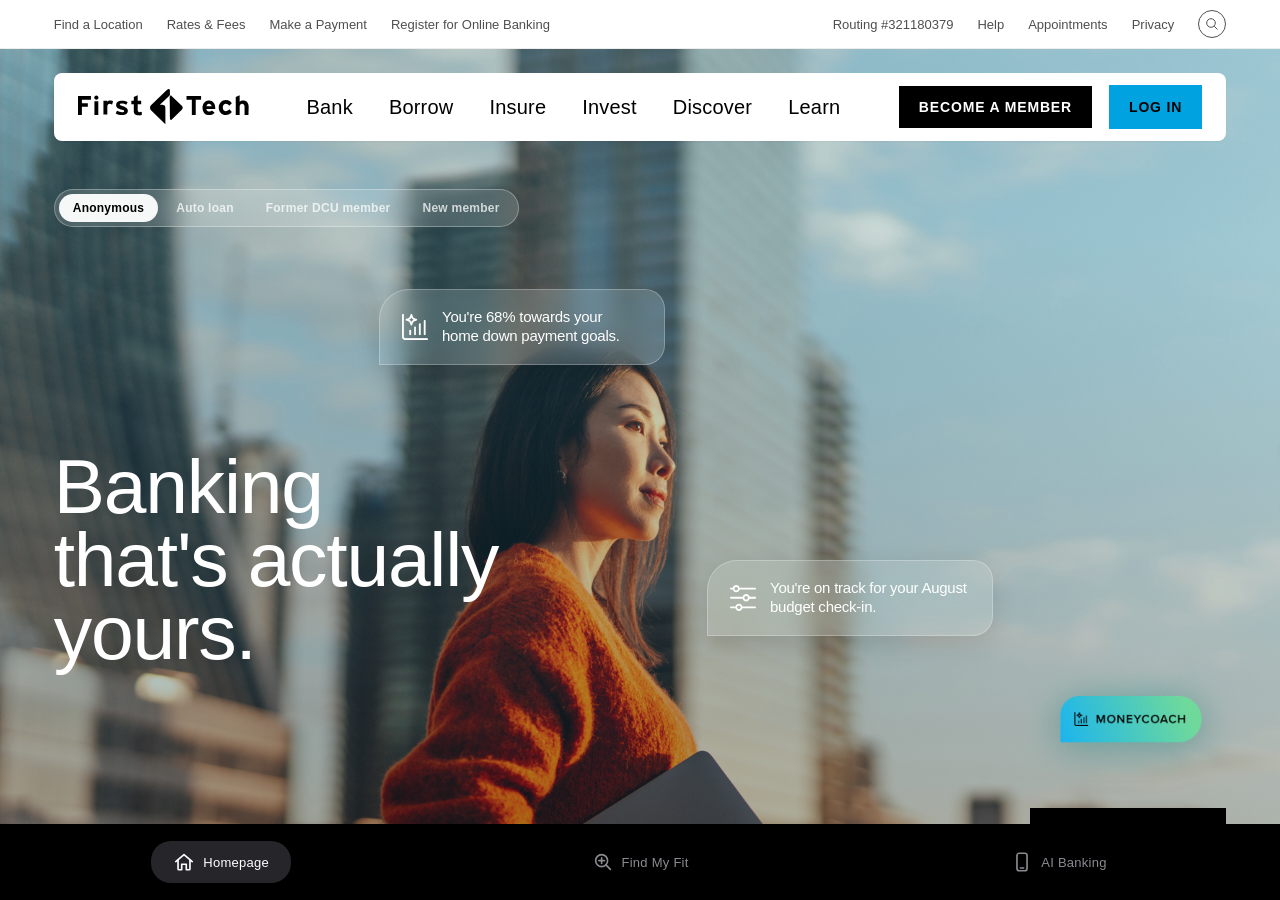
==== commit 81d43a45: "Make the prototype hub the site's homepage Renames the plain .com page to site.html and promotes the" ====
--- a/index.html
+++ b/index.html
@@ -3,390 +3,182 @@
 <head>
 <meta charset="UTF-8">
 <meta name="viewport" content="width=device-width, initial-scale=1.0">
-<title>First Tech Federal Credit Union — Banking that's actually yours.</title>
-<link rel="stylesheet" href="css/style.css">
+<title>First Tech — Prototype Hub</title>
+<style>
+  :root {
+    --nav-bg: #000000;
+    --nav-height: 76px;
+    --nav-active: #26262a;
+    --nav-icon-inactive: #8a8a90;
+    --nav-icon-active: #ffffff;
+    --font-main: 'Proxima Nova', -apple-system, BlinkMacSystemFont, 'Helvetica Neue', Helvetica, Arial, sans-serif;
+  }
+
+  * { box-sizing: border-box; }
+
+  html, body {
+    margin: 0;
+    height: 100%;
+    font-family: var(--font-main);
+    background: #fff;
+    overflow: hidden;
+  }
+
+  .view-stack {
+    position: absolute;
+    top: 0;
+    left: 0;
+    right: 0;
+    bottom: var(--nav-height);
+  }
+
+  .view {
+    position: absolute;
+    inset: 0;
+    display: none;
+  }
+
+  .view.is-active {
+    display: block;
+  }
+
+  .view iframe {
+    width: 100%;
+    height: 100%;
+    border: 0;
+    display: block;
+  }
+
+  .view__loading {
+    position: absolute;
+    inset: 0;
+    display: flex;
+    align-items: center;
+    justify-content: center;
+    color: #9a9a9a;
+    font-size: 14px;
+    letter-spacing: 0.02em;
+  }
+
+  .bottom-nav {
+    position: fixed;
+    left: 0;
+    right: 0;
+    bottom: 0;
+    height: var(--nav-height);
+    background: var(--nav-bg);
+    display: flex;
+    align-items: center;
+    justify-content: space-around;
+    padding: 0 12px;
+    z-index: 100;
+  }
+
+  .nav-btn {
+    appearance: none;
+    background: none;
+    border: none;
+    cursor: pointer;
+    display: flex;
+    flex-direction: row;
+    align-items: center;
+    gap: 8px;
+    padding: 10px 22px;
+    border-radius: 20px;
+    color: var(--nav-icon-inactive);
+    font-family: inherit;
+    font-size: 13px;
+    letter-spacing: 0.02em;
+    transition: background 0.15s ease, color 0.15s ease;
+  }
+
+  .nav-btn svg {
+    stroke: var(--nav-icon-inactive);
+    transition: stroke 0.15s ease;
+  }
+
+  .nav-btn.is-active {
+    background: var(--nav-active);
+    color: var(--nav-icon-active);
+  }
+
+  .nav-btn.is-active svg {
+    stroke: var(--nav-icon-active);
+  }
+
+  .nav-btn:hover:not(.is-active) {
+    color: #c7c7cc;
+  }
+
+  .nav-btn:hover:not(.is-active) svg {
+    stroke: #c7c7cc;
+  }
+</style>
 </head>
 <body>
 
-<!-- Secondary utility nav -->
-<div class="secondary-nav">
-  <div class="secondary-nav__inner">
-    <div class="secondary-nav__links secondary-nav__links--left">
-      <a href="#">Find a Location</a>
-      <a href="#">Rates &amp; Fees</a>
-      <a href="#">Make a Payment</a>
-      <a href="#">Register for Online Banking</a>
-    </div>
-    <div class="secondary-nav__links secondary-nav__links--right">
-      <span>Routing #321180379</span>
-      <a href="#">Help</a>
-      <a href="#">Appointments</a>
-      <a href="#">Privacy</a>
-      <button class="search-btn" aria-label="Search">
-        <svg width="12" height="12" viewBox="0 0 12 12" fill="none" aria-hidden="true"><circle cx="5" cy="5" r="4.3" stroke="currentColor" stroke-width="1"/><line x1="8.2" y1="8.2" x2="11.5" y2="11.5" stroke="currentColor" stroke-width="1"/></svg>
-      </button>
-    </div>
+<div class="view-stack" id="viewStack">
+  <div class="view is-active" data-view="site">
+    <div class="view__loading">Loading…</div>
+  </div>
+  <div class="view" data-view="fit">
+    <div class="view__loading">Loading…</div>
+  </div>
+  <div class="view" data-view="ai">
+    <div class="view__loading">Loading…</div>
   </div>
 </div>
 
-<!-- Sticky primary nav -->
-<div class="navbar-sticky">
-  <nav class="navbar">
-    <a href="#" class="navbar__logo">
-      <img src="_images/icons/firsttechlogo.svg" alt="First Tech">
-    </a>
-    <button class="navbar__toggle" aria-label="Toggle menu" aria-expanded="false">
-      <span></span><span></span><span></span>
-    </button>
-    <div class="navbar__links">
-      <a href="#">Bank</a>
-      <a href="#">Borrow</a>
-      <a href="#">Insure</a>
-      <a href="#">Invest</a>
-      <a href="#">Discover</a>
-      <a href="#">Learn</a>
-    </div>
-    <div class="navbar__buttons">
-      <a href="#" class="btn btn--dark btn--bordered">Become a member</a>
-      <a href="#" class="btn btn--accent">Log in</a>
-    </div>
-  </nav>
-</div>
+<nav class="bottom-nav">
+  <button type="button" class="nav-btn is-active" data-target="site">
+    <svg width="22" height="22" viewBox="0 0 24 24" fill="none" stroke-width="1.8" stroke-linecap="round" stroke-linejoin="round"><path d="M3 11.5 12 4l9 7.5"/><path d="M5.5 10v9.5a1 1 0 0 0 1 1H9.5v-6h5v6H17.5a1 1 0 0 0 1-1V10"/></svg>
+    <span>Homepage</span>
+  </button>
+  <button type="button" class="nav-btn" data-target="fit">
+    <svg width="22" height="22" viewBox="0 0 24 24" fill="none" stroke-width="1.8" stroke-linecap="round" stroke-linejoin="round"><circle cx="10.5" cy="10.5" r="6.5"/><path d="M10.5 7.5v6M7.5 10.5h6"/><path d="M15.5 15.5 20 20"/></svg>
+    <span>Find My Fit</span>
+  </button>
+  <button type="button" class="nav-btn" data-target="ai">
+    <svg width="22" height="22" viewBox="0 0 24 24" fill="none" stroke-width="1.8" stroke-linecap="round" stroke-linejoin="round"><rect x="6.5" y="2.5" width="11" height="19" rx="2.5"/><path d="M10.25 18.5h3.5"/></svg>
+    <span>AI Banking</span>
+  </button>
+</nav>
 
-<!-- Hero -->
-<header class="hero">
-  <div class="hero__bg">
-    <img src="_images/images/GettyImages-2133181950.jpg" alt="" class="hero__bg-img" id="heroBgImg">
-    <div class="hero__gradient"></div>
-  </div>
+<script>
+  var SOURCES = {
+    site: 'site.html',
+    fit: 'find my loan/index.html',
+    ai: 'iphone-preview.html'
+  };
 
-  <div class="hero__persona-toggle" id="heroPersonaToggle" role="tablist" aria-label="Preview persona">
-    <button type="button" class="is-active" data-persona="anonymous" role="tab" aria-selected="true">Anonymous</button>
-    <button type="button" data-persona="auto" role="tab" aria-selected="false">Auto loan</button>
-    <button type="button" data-persona="dcu" role="tab" aria-selected="false">Former DCU member</button>
-    <button type="button" data-persona="new" role="tab" aria-selected="false">New member</button>
-  </div>
+  var views = document.querySelectorAll('.view');
+  var buttons = document.querySelectorAll('.nav-btn');
 
-  <div class="hero__content">
-    <h1 class="hero__headline" id="heroHeadline">Banking<br>that's actually yours.</h1>
-  </div>
+  function activate(target) {
+    views.forEach(function (view) {
+      var isMatch = view.getAttribute('data-view') === target;
+      view.classList.toggle('is-active', isMatch);
+      if (isMatch && !view.querySelector('iframe')) {
+        var iframe = document.createElement('iframe');
+        iframe.src = SOURCES[target];
+        iframe.title = target;
+        view.innerHTML = '';
+        view.appendChild(iframe);
+      }
+    });
+    buttons.forEach(function (btn) {
+      btn.classList.toggle('is-active', btn.getAttribute('data-target') === target);
+    });
+  }
 
-  <div class="hero__anon-extras" id="heroAnonExtras">
-    <div class="hero__blurb hero__blurb--1">
-      <img src="_images/icons/goals.png" alt="" class="hero__blurb-icon">
-      <p>You're 68% towards your home down payment goals.</p>
-    </div>
-    <div class="hero__blurb hero__blurb--2">
-      <img src="_images/icons/budget.svg" alt="" class="hero__blurb-icon">
-      <p>You're on track for your August budget check-in.</p>
-    </div>
+  buttons.forEach(function (btn) {
+    btn.addEventListener('click', function () {
+      activate(btn.getAttribute('data-target'));
+    });
+  });
 
-    <a href="#" class="btn btn--dark hero__cta">See today's rates</a>
-  </div>
+  activate('site');
+</script>
 
-  <div class="hero__persona-copy" id="heroPersonaCopy">
-    <p id="heroPersonaText"></p>
-    <a href="#" class="btn btn--accent" id="heroPersonaCta">See your estimated payment</a>
-  </div>
-
-  <div class="hero__stats">
-    <div class="stat-card">
-      <div class="stat-card__icon"><img src="_images/icons/account_balance.svg" alt=""></div>
-      <div class="stat-card__text">
-        <div class="stat-card__value"><span class="stat-card__number">3.20</span><span class="stat-card__percent">%</span></div>
-        <p class="stat-card__label">12-month certificate APY</p>
-      </div>
-    </div>
-    <div class="stat-card">
-      <div class="stat-card__icon"><img src="_images/icons/savings.svg" alt=""></div>
-      <div class="stat-card__text">
-        <div class="stat-card__value"><span class="stat-card__number">3.00</span><span class="stat-card__percent">%</span></div>
-        <p class="stat-card__label">Rewards Savings APY</p>
-      </div>
-    </div>
-    <div class="stat-card">
-      <div class="stat-card__icon"><img src="_images/icons/home.svg" alt=""></div>
-      <div class="stat-card__text">
-        <div class="stat-card__value"><span class="stat-card__number">7.00</span><span class="stat-card__percent">%</span></div>
-        <p class="stat-card__label">Home equity line, variable APR</p>
-      </div>
-    </div>
-  </div>
-</header>
-
-<main>
-
-  <!-- Explore carousel -->
-  <section class="section explore">
-    <div class="section__header">
-      <h2>Explore what First Tech has to offer</h2>
-      <div class="carousel-nav">
-        <button class="carousel-arrow" data-dir="-1" aria-label="Previous">
-          <img src="_images/icons/Arrow.svg" alt="" class="carousel-arrow__icon carousel-arrow__icon--left">
-        </button>
-        <button class="carousel-arrow" data-dir="1" aria-label="Next">
-          <img src="_images/icons/Arrow.svg" alt="" class="carousel-arrow__icon carousel-arrow__icon--right">
-        </button>
-      </div>
-    </div>
-
-    <div class="role-cards" id="roleCards">
-      <article class="role-card">
-        <div class="role-card__img"><img src="_images/carousel/everyday banking.png" alt="Everyday Banking"></div>
-        <h3>Everyday Banking</h3>
-        <p>$10/month in ATM fees reimbursed, and it's what unlocks the Rewards Savings rate.</p>
-      </article>
-      <article class="role-card">
-        <div class="role-card__img"><img src="_images/carousel/savings.png" alt="Savings"></div>
-        <h3>Savings</h3>
-        <p>Up to 3.00% APY once your linked checking meets a qualifying-spend requirement.</p>
-      </article>
-      <article class="role-card">
-        <div class="role-card__img"><img src="_images/carousel/home loan.png" alt="Home Loans"></div>
-        <h3>Home Loans</h3>
-        <p>Fixed home equity from 5.117%, plus a dedicated advisor and rate-lock while you shop.</p>
-      </article>
-      <article class="role-card">
-        <div class="role-card__img"><img src="_images/carousel/credit.png" alt="Credit"></div>
-        <h3>Credit</h3>
-        <p>2X points on dining and travel, plus First Tech Beyond member discounts with Odyssey Rewards World Elite.</p>
-      </article>
-      <article class="role-card">
-        <div class="role-card__img"><img src="_images/carousel/auto loans.png" alt="Auto Loans"></div>
-        <h3>Auto Loans</h3>
-        <p>New, used &amp; refinance rates from 6.25% APR on refinance, plus a 0.50% relationship discount.</p>
-      </article>
-      <article class="role-card">
-        <div class="role-card__img"><img src="_images/carousel/certificate.jpg" alt="Certificates"></div>
-        <h3>Certificates</h3>
-        <p>Fixed rates from 2.86% to 3.44% APY depending on term — lock it in and forget it.</p>
-      </article>
-      <article class="role-card">
-        <div class="role-card__img"><img src="_images/carousel/personal loan.jpg" alt="Personal Loan"></div>
-        <h3>Personal Loan</h3>
-        <p>Fixed rate from 6.99% APR, $500 to $50,000, with no prepayment penalty</p>
-      </article>
-      <article class="role-card">
-        <div class="role-card__img"><img src="_images/carousel/easyvest.jpg" alt="EasyVest Growth Portfolio"></div>
-        <h3>EasyVest Growth Portfolio</h3>
-        <p>An advisor built into your membership — or talk to a human advisor at Addison Avenue.</p>
-      </article>
-      <article class="role-card">
-        <div class="role-card__img"><img src="_images/carousel/business banking.jpg" alt="Business Banking"></div>
-        <h3>Business Banking</h3>
-        <p>Rewards on everyday business spend, plus discounts on Microsoft 365 and QuickBooks.</p>
-      </article>
-    </div>
-  </section>
-
-  <!-- Why members choose First Tech -->
-  <section class="section why-us">
-    <div class="why-us__top">
-      <div class="why-us__left">
-        <h2>Members choose<br>First Tech because we're member-owned and not-for-profit</h2>
-        <p class="why-us__subcopy">Member-owned and not-for-profit — now combined with DCU under one federally insured roof.</p>
-        <a href="#" class="btn btn--dark">See how we're different</a>
-      </div>
-      <div class="why-us__portrait">
-        <img src="_images/figma-export/member-portrait.png" alt="First Tech member">
-      </div>
-    </div>
-
-    <div class="why-us__lines"><img src="_images/Lines - Small.png" alt=""></div>
-
-    <div class="stats-row">
-      <div class="stat">
-        <p class="stat__number">1952</p>
-        <p class="stat__text"><strong>Owned by members, not shareholders.</strong><br>Not-for-profit since day one — no shareholders means our rates work for you, not investors.</p>
-      </div>
-      <div class="stat">
-        <p class="stat__number">1,700+</p>
-        <p class="stat__text"><strong>One membership, coast to coast.</strong><br>Partner employers eligible for membership, plus 5,600+ shared branches nationwide.</p>
-      </div>
-      <div class="stat">
-        <p class="stat__number">$250K</p>
-        <p class="stat__text"><strong>Every deposit, federally protected.</strong><br>NCUA insures every account up to $250,000 — the same protection as any bank.</p>
-      </div>
-    </div>
-  </section>
-
-  <!-- App callout -->
-  <section class="section app-callout">
-    <div class="app-callout__phone">
-      <img src="_images/phonemockup.png" alt="First Tech mobile app" id="calloutPhoneImg">
-    </div>
-
-    <div class="app-callout__headline">
-      <h2>We get to know you, and your habits.</h2>
-    </div>
-
-    <div class="app-callout__moneycoach" id="calloutFeature">
-      <div class="app-callout__moneycoach-icon"><img src="_images/icons/aistars.svg" alt="" id="calloutFeatureIcon"></div>
-      <p><strong id="calloutFeatureTitle">Money Coach</strong><br><span id="calloutFeatureDesc">Ask questions about your accounts anytime.</span></p>
-    </div>
-
-    <div class="app-callout__qr">
-      <div class="qr-block__code"><img src="_images/icons/qrcode.png" alt="QR code to download the app"></div>
-      <p><strong>Download now</strong><br>Scan this code with your phone's camera</p>
-    </div>
-  </section>
-
-  <!-- Loan calculator -->
-  <section class="section loan-calc">
-    <h2 class="loan-calc__title">What could your next loan cost?</h2>
-    <h3 class="loan-calc__sentence">
-      I need a
-      <select id="loanType" class="pill-select">
-        <option value="new-auto" data-rate="6.25">new auto</option>
-        <option value="used-auto" data-rate="6.75">used auto</option>
-        <option value="refinance" data-rate="6.00">refinance</option>
-      </select>
-      loan<br>for
-      <span class="pill-input">
-        <span class="pill-input__prefix">$</span>
-        <input type="text" id="loanAmount" value="28,000" inputmode="numeric">
-      </span>
-      over
-      <select id="loanTerm" class="pill-select">
-        <option value="36">36 months</option>
-        <option value="48" selected>48 months</option>
-        <option value="60">60 months</option>
-        <option value="72">72 months</option>
-      </select>
-    </h3>
-
-    <div class="loan-calc__card">
-      <div class="loan-calc__rate">
-        <div class="rate-box" id="rateBox">6.25% APR</div>
-        <p class="loan-calc__disclaimer">Estimate only. Your actual rate and payment depend on credit history, term, and state.</p>
-      </div>
-      <div class="loan-calc__result">
-        <p class="loan-calc__payment" id="paymentEstimate">$412</p>
-        <p class="loan-calc__permo">/mo estimated total</p>
-      </div>
-    </div>
-
-    <div class="loan-calc__actions">
-      <a href="#" class="btn btn--dark">Join and apply</a>
-      <a href="#" class="btn btn--outline-dark">Talk to a lender</a>
-    </div>
-
-    <div class="loan-calc__lines"><img src="_images/Lines - Small.png" alt=""></div>
-  </section>
-
-  <!-- Not sure where to start -->
-  <section class="section find-fit">
-    <div class="section__header">
-      <h2>Not sure where to start?<br>We have options.</h2>
-    </div>
-    <div class="find-fit__panels">
-      <div class="panel panel--left">
-        <img src="_images/images/AdobeStock_653583830.jpeg" alt="" class="panel__bg">
-        <div class="panel__gradient"></div>
-        <div class="panel__content">
-          <h3>Have a goal? Let's find the fit.</h3>
-          <p>Answer a couple of quick questions, or just describe it in your own words, and we'll match you to the accounts that actually make sense.</p>
-        </div>
-        <button class="panel__arrow" aria-label="Explore goal finder">
-          <img src="_images/icons/Arrow.svg" alt="" class="carousel-arrow__icon carousel-arrow__icon--right">
-        </button>
-      </div>
-      <div class="panel panel--right">
-        <img src="_images/images/AdobeStock_215904689.jpeg" alt="" class="panel__bg">
-        <div class="panel__gradient panel__gradient--blue"></div>
-        <div class="panel__content">
-          <div class="location-bar" id="locationBar">
-            <img src="_images/icons/locationpin.svg" alt="">
-            <button type="button" class="location-bar__toggle" id="locationToggle" aria-haspopup="true" aria-expanded="false">
-              <span id="locationValue">19083</span>
-              <svg width="10" height="6" viewBox="0 0 17 16" fill="none" class="location-bar__caret" aria-hidden="true"><path d="M8.5 11 1 3l1.4-1.4L8.5 8.2l6.1-6.6L16 3z" fill="black"/></svg>
-            </button>
-            <form class="location-bar__menu" id="locationForm">
-              <label for="locationInput" class="location-bar__label">Enter your ZIP code</label>
-              <input type="text" id="locationInput" inputmode="numeric" maxlength="5" placeholder="e.g. 19083">
-              <button type="submit" class="location-bar__submit">Go</button>
-            </form>
-          </div>
-          <h3>Rather talk to a person?</h3>
-          <p>Book a free appointment at a branch near you. Talk through your goals with an advisor who can compare accounts, run real numbers, and help you decide what makes sense.</p>
-        </div>
-        <button class="panel__arrow" aria-label="Find a branch">
-          <img src="_images/icons/Arrow.svg" alt="" class="carousel-arrow__icon carousel-arrow__icon--right">
-        </button>
-      </div>
-    </div>
-  </section>
-
-  <!-- DCU / Ready to join -->
-  <section class="section dcu-banner">
-    <div class="dcu-banner__top">
-      <div class="dcu-banner__copy">
-        <div class="dcu-banner__lockup">
-          <img src="_images/logo lockup.png" alt="First Tech and DCU">
-        </div>
-        <h2>DCU is now First Tech.</h2>
-        <p>DCU is now part of First Tech Federal Credit Union — same not-for-profit mission, now with a lot more behind it.</p>
-      </div>
-      <div class="dcu-banner__portrait">
-        <img src="_images/figma-export/dcu-portrait.png" alt="First Tech member">
-      </div>
-    </div>
-    <div class="dcu-banner__lines"><img src="_images/Lines - Small.png" alt=""></div>
-    <div class="dcu-banner__cta">
-      <h2>Ready to join?</h2>
-      <p>Membership sign up takes less time than your coffee run.</p>
-      <a href="#" class="btn btn--dark">Get started</a>
-    </div>
-  </section>
-
-</main>
-
-<!-- Money Coach floating chat -->
-<button class="moneycoach-fab" id="moneycoachFab" aria-label="Open Money Coach chat" aria-expanded="false">
-  <img src="_images/chatfloat.png" alt="Money Coach">
-</button>
-
-<div class="moneycoach-panel" id="moneycoachPanel" role="dialog" aria-label="Money Coach chat" aria-hidden="true">
-  <div class="moneycoach-panel__header">
-    <span class="moneycoach-panel__menu">...</span>
-    <button class="moneycoach-panel__close" id="moneycoachClose" aria-label="Close Money Coach chat">
-      <svg width="14" height="14" viewBox="0 0 14 14" fill="none" aria-hidden="true"><line x1="1" y1="1" x2="13" y2="13" stroke="black" stroke-width="1.4"/><line x1="13" y1="1" x2="1" y2="13" stroke="black" stroke-width="1.4"/></svg>
-    </button>
-  </div>
-
-  <div class="moneycoach-panel__badge"><img src="_images/moneycoach.png" alt="Money Coach"></div>
-
-  <div class="moneycoach-panel__body" id="moneycoachBody">
-    <div class="moneycoach-panel__greeting" id="moneycoachGreeting">
-      <h3>Good morning!</h3>
-      <p>What can I help you today? Ask about accounts, rates, or where to start.</p>
-    </div>
-
-    <div class="moneycoach-panel__messages" id="moneycoachMessages"></div>
-
-    <div class="moneycoach-panel__prompts" id="moneycoachPrompts">
-      <button class="moneycoach-prompt">What's a good rate for a first home loan?</button>
-      <button class="moneycoach-prompt">How much should I save before buying a car?</button>
-      <button class="moneycoach-prompt">What's the difference between certificates or rewards savings?</button>
-    </div>
-  </div>
-
-  <p class="moneycoach-panel__disclaimer">General guidance only — not personalized financial or fiduciary advice. Log in for advice based on your accounts.</p>
-
-  <form class="moneycoach-panel__input" id="moneycoachForm">
-    <input type="text" id="moneycoachInput" placeholder="What can I help you with?" autocomplete="off">
-    <button type="submit" class="moneycoach-panel__send" aria-label="Send message">
-      <svg width="18" height="18" viewBox="0 0 18 18" fill="none" aria-hidden="true" class="moneycoach-panel__mic">
-        <rect x="0" y="6" width="2" height="6" rx="1" fill="#797979"/>
-        <rect x="4" y="3" width="2" height="12" rx="1" fill="#797979"/>
-        <rect x="8" y="0" width="2" height="18" rx="1" fill="#797979"/>
-        <rect x="12" y="4" width="2" height="10" rx="1" fill="#797979"/>
-        <rect x="16" y="7" width="2" height="4" rx="1" fill="#797979"/>
-      </svg>
-    </button>
-  </form>
-</div>
-
-<script src="js/script.js"></script>
 </body>
 </html>
